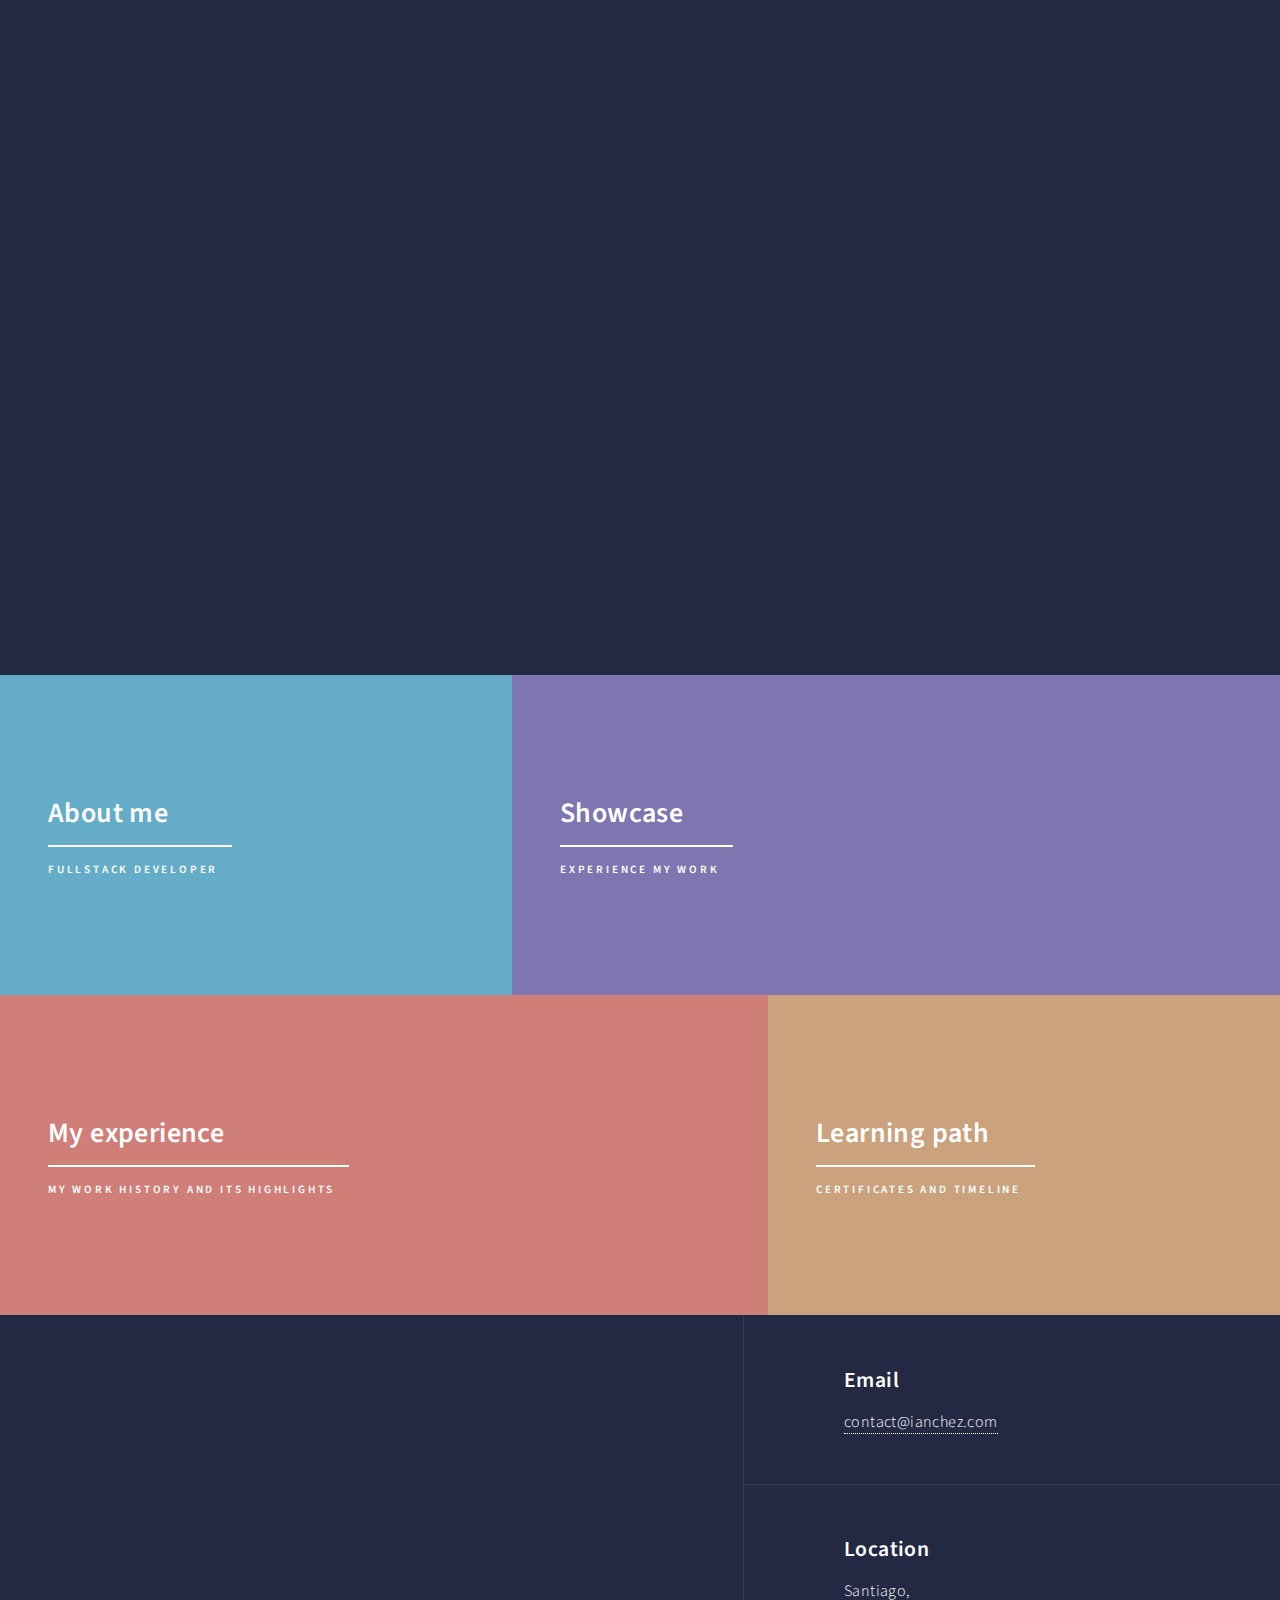
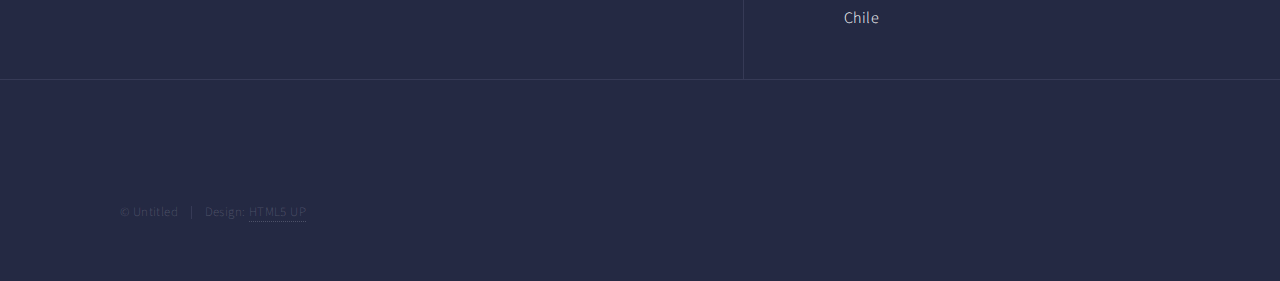
==== index.html @ be716085 "Rename generic to showcase" ====
<!DOCTYPE HTML>
<html>
	<head>
		<title>Sebastián Sánchez | Portfolio</title>
		<meta charset="utf-8" />
		<meta name="viewport" content="width=device-width, initial-scale=1, user-scalable=no" />
		<link rel="stylesheet" href="assets/css/main.css" />
		<noscript><link rel="stylesheet" href="assets/css/noscript.css" /></noscript>
	</head>
	<body class="is-preload">

		<!-- Wrapper -->
			<div id="wrapper">

				<!-- Header -->
					<header id="header" class="alt">
						<a href="index.html" class="logo"><strong>IANCHEZ</strong> <span>Portfolio</span></a>
						<a href="https://github.com/ianchez" class="icon brands fa-github"><span class="label">Github</span></a>
						<a href="https://www.linkedin.com/in/sebastian-sanchez-ianchez/?locale=en_US" class="icon brands fa-linkedin"><span class="label">LinkedIn</span></a>
						<a href="https://soundcloud.com/ianchez" class="icon brands fa-soundcloud"><span class="label">Soundcloud</span></a>
						<a href="https://ianchez.notion.site/Sebastian-Sanchez-Pe-a-beffebdcf4414be28128e2dfdd5cb7c4" class="icon cv"><i class="fas fa-user-tie"></i><span>cv</span></a>
						<nav>
							<a href="#menu">Menu</a>
						</nav>
					</header>

				<!-- Menu -->
					<nav id="menu">
						<ul class="links">
							<li><a href="index.html">Home</a></li>
							<li><a href="about_me.html">About me</a></li>
							<li><a href="showcase.html">Showcase</a></li>
							<li><a href="elements.html">Learning path</a></li>
						</ul>
						<ul class="actions stacked">
							<li><a href="#" class="button primary fit">Get Started</a></li>
							<!-- <li><a href="#" class="button fit">Log In</a></li> -->
						</ul>
					</nav>

				<!-- Banner -->
					<section id="banner" class="major">
						<div class="inner">
							<header class="major">
								<h1>Hi, my name is Sebastián Sánchez</h1>
							</header>
							<div class="content">
								<p>
									I'm a FullStack Developer<br />
									welcome to my Portfolio<br />
									a showcase of my projects and abilities
								</p>
								<ul class="actions">
									<li><a href="#one" class="button next scrolly">Get Started</a></li>
								</ul>
							</div>
						</div>
					</section>

				<!-- Main -->
					<div id="main">

						<!-- One -->
							<section id="one" class="tiles">
								<article>
									<span class="image">
										<img src="images/pic01.jpg" alt="" />
									</span>
									<header class="major">
										<h3><a href="about_me.html" class="link">About me</a></h3>
										<p>FullStack Developer</p>
										<!-- <p>Music Producer | DJ</p> -->
									</header>
								</article>
								<article>
									<span class="image">
										<img src="images/pic02.jpg" alt="" />
									</span>
									<header class="major">
										<h3><a href="about_me.html" class="link">Showcase</a></h3>
										<p>Experience my work</p>
									</header>
								</article>
								<article>
									<span class="image">
										<img src="images/pic03.jpg" alt="" />
									</span>
									<header class="major">
										<h3><a href="about_me.html" class="link">My experience</a></h3>
										<p>My work history and its highlights</p>
									</header>
								</article>
								<article>
									<span class="image">
										<img src="images/pic04.jpg" alt="" />
									</span>
									<header class="major">
										<h3><a href="about_me.html" class="link">Learning path</a></h3>
										<p>Certificates and timeline</p>
									</header>
								</article>
								<!-- <article>
									<span class="image">
										<img src="images/pic05.jpg" alt="" />
									</span>
									<header class="major">
										<h3><a href="about_me.html" class="link">Consequat</a></h3>
										<p>Ipsum dolor sit amet</p>
									</header>
								</article> -->
								<!-- <article>
									<span class="image">
										<img src="images/pic06.jpg" alt="" />
									</span>
									<header class="major">
										<h3><a href="about_me.html" class="link">Etiam</a></h3>
										<p>Feugiat amet tempus</p>
									</header>
								</article> -->
							</section>

						<!-- Two -->
							<!-- <section id="two">
								<div class="inner">
									<header class="major">
										<h2>Massa libero</h2>
									</header>
									<p>Nullam et orci eu lorem consequat tincidunt vivamus et sagittis libero. Mauris aliquet magna magna sed nunc rhoncus pharetra. Pellentesque condimentum sem. In efficitur ligula tate urna. Maecenas laoreet massa vel lacinia pellentesque lorem ipsum dolor. Nullam et orci eu lorem consequat tincidunt. Vivamus et sagittis libero. Mauris aliquet magna magna sed nunc rhoncus amet pharetra et feugiat tempus.</p>
									<ul class="actions">
										<li><a href="about_me.html" class="button next">Get Started</a></li>
									</ul>
								</div>
							</section> -->

					</div>

				<!-- Contact -->
					<section id="contact">
						<div class="inner">
							<section>
								<!--  <form method="post" action="#">
									<div class="fields">
										<div class="field half">
											<label for="name">Name</label>
											<input type="text" name="name" id="name" />
										</div>
										<div class="field half">
											<label for="email">Email</label>
											<input type="text" name="email" id="email" />
										</div>
										<div class="field">
											<label for="message">Message</label>
											<textarea name="message" id="message" rows="6"></textarea>
										</div>
									</div>
									<ul class="actions">
										<li><input type="submit" value="Send Message" class="primary" /></li>
										<li><input type="reset" value="Clear" /></li>
									</ul>
								</form> -->
							</section>
							<section class="split">
								<section>
									<div class="contact-method">
										<span class="icon solid alt fa-envelope"></span>
										<h3>Email</h3>
										<a href="#">contact@ianchez.com</a>
									</div>
								</section>
								<section>
									<div class="contact-method">
										<span class="icon solid alt fa-home"></span>
										<h3>Location</h3>
										<span>
											Santiago,<br />
											Chile<br />
										</span>
									</div>
								</section>
							</section>
						</div>
					</section>

				<!-- Footer -->
					<footer id="footer">
						<div class="inner">
							<ul class="icons">
								<!-- <li><a href="#" class="icon brands alt fa-twitter"><span class="label">Twitter</span></a></li> -->
								<!-- <li><a href="#" class="icon brands alt fa-facebook-f"><span class="label">Facebook</span></a></li> -->
								<!-- <li><a href="#" class="icon brands alt fa-instagram"><span class="label">Instagram</span></a></li> -->
								<li><a href="https://github.com/ianchez" class="icon brands alt fa-github"><span class="label">GitHub</span></a></li>
								<li><a href="https://www.linkedin.com/in/sebastian-sanchez-ianchez/?locale=en_US" class="icon brands alt fa-linkedin-in"><span class="label">LinkedIn</span></a></li>
								<li><a href="https://soundcloud.com/ianchez" class="icon brands alt fa-soundcloud"><span class="label">Soundcloud</span></a></li>
							</ul>
							<ul class="copyright">
								<li>&copy; Untitled</li><li>Design: <a href="https://html5up.net">HTML5 UP</a></li>
							</ul>
						</div>
					</footer>

			</div>

		<!-- Scripts -->
			<script src="assets/js/jquery.min.js"></script>
			<script src="assets/js/jquery.scrolly.min.js"></script>
			<script src="assets/js/jquery.scrollex.min.js"></script>
			<script src="assets/js/browser.min.js"></script>
			<script src="assets/js/breakpoints.min.js"></script>
			<script src="assets/js/util.js"></script>
			<script src="assets/js/main.js"></script>

	</body>
</html>
---- assets/css/main.css ----
@import url(fontawesome-all.min.css);
@import url("https://fonts.googleapis.com/css?family=Source+Sans+Pro:300,300italic,600,600italic");

/*
	Forty by HTML5 UP
	html5up.net | @ajlkn
	Free for personal and commercial use under the CCA 3.0 license (html5up.net/license)
*/

html, body, div, span, applet, object,
iframe, h1, h2, h3, h4, h5, h6, p, blockquote,
pre, a, abbr, acronym, address, big, cite,
code, del, dfn, em, img, ins, kbd, q, s, samp,
small, strike, strong, sub, sup, tt, var, b,
u, i, center, dl, dt, dd, ol, ul, li, fieldset,
form, label, legend, table, caption, tbody,
tfoot, thead, tr, th, td, article, aside,
canvas, details, embed, figure, figcaption,
footer, header, hgroup, menu, nav, output, ruby,
section, summary, time, mark, audio, video {
	margin: 0;
	padding: 0;
	border: 0;
	font-size: 100%;
	font: inherit;
	vertical-align: baseline;
}

article, aside, details, figcaption, figure,
footer, header, hgroup, menu, nav, section {
	display: block;}

body {
	line-height: 1;
}

ol, ul {
	list-style: none;
}

blockquote, q {
	quotes: none;
}

	blockquote:before, blockquote:after, q:before, q:after {
		content: '';
		content: none;
	}

table {
	border-collapse: collapse;
	border-spacing: 0;
}

body {
	-webkit-text-size-adjust: none;
}

mark {
	background-color: transparent;
	color: inherit;
}

input::-moz-focus-inner {
	border: 0;
	padding: 0;
}

input, select, textarea {
	-moz-appearance: none;
	-webkit-appearance: none;
	-ms-appearance: none;
	appearance: none;
}

/* Basic */

	@-ms-viewport {
		width: device-width;
	}

	body {
		-ms-overflow-style: scrollbar;
	}

	@media screen and (max-width: 480px) {

		html, body {
			min-width: 320px;
		}

	}

	html {
		box-sizing: border-box;
	}

	*, *:before, *:after {
		box-sizing: inherit;
	}

	body {
		background: #242943;
	}

		body.is-preload *, body.is-preload *:before, body.is-preload *:after {
			-moz-animation: none !important;
			-webkit-animation: none !important;
			-ms-animation: none !important;
			animation: none !important;
			-moz-transition: none !important;
			-webkit-transition: none !important;
			-ms-transition: none !important;
			transition: none !important;
		}

/* Type */

	body, input, select, textarea {
		color: #ffffff;
		font-family: "Source Sans Pro", Helvetica, sans-serif;
		font-size: 17pt;
		font-weight: 300;
		letter-spacing: 0.025em;
		line-height: 1.65;
	}

		@media screen and (max-width: 1680px) {

			body, input, select, textarea {
				font-size: 14pt;
			}

		}

		@media screen and (max-width: 1280px) {

			body, input, select, textarea {
				font-size: 12pt;
			}

		}

		@media screen and (max-width: 360px) {

			body, input, select, textarea {
				font-size: 11pt;
			}

		}

	a {
		-moz-transition: color 0.2s ease-in-out, border-bottom-color 0.2s ease-in-out;
		-webkit-transition: color 0.2s ease-in-out, border-bottom-color 0.2s ease-in-out;
		-ms-transition: color 0.2s ease-in-out, border-bottom-color 0.2s ease-in-out;
		transition: color 0.2s ease-in-out, border-bottom-color 0.2s ease-in-out;
		border-bottom: dotted 1px;
		color: inherit;
		text-decoration: none;
	}

		a:hover {
			border-bottom-color: transparent;
			color: #9bf1ff !important;
		}

		a:active {
			color: #53e3fb !important;
		}

	strong, b {
		color: #ffffff;
		font-weight: 600;
	}

	em, i {
		font-style: italic;
	}

	p {
		margin: 0 0 2em 0;
	}

	h1, h2, h3, h4, h5, h6 {
		color: #ffffff;
		font-weight: 600;
		line-height: 1.65;
		margin: 0 0 1em 0;
	}

		h1 a, h2 a, h3 a, h4 a, h5 a, h6 a {
			color: inherit;
			border-bottom: 0;
		}

	h1 {
		font-size: 2.5em;
	}

	h2 {
		font-size: 1.75em;
	}

	h3 {
		font-size: 1.35em;
	}

	h4 {
		font-size: 1.1em;
	}

	h5 {
		font-size: 0.9em;
	}

	h6 {
		font-size: 0.7em;
	}

	@media screen and (max-width: 736px) {

		h1 {
			font-size: 2em;
		}

		h2 {
			font-size: 1.5em;
		}

		h3 {
			font-size: 1.25em;
		}

	}

	sub {
		font-size: 0.8em;
		position: relative;
		top: 0.5em;
	}

	sup {
		font-size: 0.8em;
		position: relative;
		top: -0.5em;
	}

	blockquote {
		border-left: solid 4px rgba(212, 212, 255, 0.1);
		font-style: italic;
		margin: 0 0 2em 0;
		padding: 0.5em 0 0.5em 2em;
	}

	code {
		background: rgba(212, 212, 255, 0.035);
		font-family: "Courier New", monospace;
		font-size: 0.9em;
		margin: 0 0.25em;
		padding: 0.25em 0.65em;
	}

	pre {
		-webkit-overflow-scrolling: touch;
		font-family: "Courier New", monospace;
		font-size: 0.9em;
		margin: 0 0 2em 0;
	}

		pre code {
			display: block;
			line-height: 1.75;
			padding: 1em 1.5em;
			overflow-x: auto;
		}

	hr {
		border: 0;
		border-bottom: solid 1px rgba(212, 212, 255, 0.1);
		margin: 2em 0;
	}

		hr.major {
			margin: 3em 0;
		}

	.align-left {
		text-align: left;
	}

	.align-center {
		text-align: center;
	}

	.align-right {
		text-align: right;
	}

/* Row */

	.row {
		display: flex;
		flex-wrap: wrap;
		box-sizing: border-box;
		align-items: stretch;
	}

		.row > * {
			box-sizing: border-box;
		}

		.row.gtr-uniform > * > :last-child {
			margin-bottom: 0;
		}

		.row.aln-left {
			justify-content: flex-start;
		}

		.row.aln-center {
			justify-content: center;
		}

		.row.aln-right {
			justify-content: flex-end;
		}

		.row.aln-top {
			align-items: flex-start;
		}

		.row.aln-middle {
			align-items: center;
		}

		.row.aln-bottom {
			align-items: flex-end;
		}

		.row > .imp {
			order: -1;
		}

		.row > .col-1 {
			width: 8.33333%;
		}

		.row > .off-1 {
			margin-left: 8.33333%;
		}

		.row > .col-2 {
			width: 16.66667%;
		}

		.row > .off-2 {
			margin-left: 16.66667%;
		}

		.row > .col-3 {
			width: 25%;
		}

		.row > .off-3 {
			margin-left: 25%;
		}

		.row > .col-4 {
			width: 33.33333%;
		}

		.row > .off-4 {
			margin-left: 33.33333%;
		}

		.row > .col-5 {
			width: 41.66667%;
		}

		.row > .off-5 {
			margin-left: 41.66667%;
		}

		.row > .col-6 {
			width: 50%;
		}

		.row > .off-6 {
			margin-left: 50%;
		}

		.row > .col-7 {
			width: 58.33333%;
		}

		.row > .off-7 {
			margin-left: 58.33333%;
		}

		.row > .col-8 {
			width: 66.66667%;
		}

		.row > .off-8 {
			margin-left: 66.66667%;
		}

		.row > .col-9 {
			width: 75%;
		}

		.row > .off-9 {
			margin-left: 75%;
		}

		.row > .col-10 {
			width: 83.33333%;
		}

		.row > .off-10 {
			margin-left: 83.33333%;
		}

		.row > .col-11 {
			width: 91.66667%;
		}

		.row > .off-11 {
			margin-left: 91.66667%;
		}

		.row > .col-12 {
			width: 100%;
		}

		.row > .off-12 {
			margin-left: 100%;
		}

		.row.gtr-0 {
			margin-top: 0;
			margin-left: 0em;
		}

			.row.gtr-0 > * {
				padding: 0 0 0 0em;
			}

			.row.gtr-0.gtr-uniform {
				margin-top: 0em;
			}

				.row.gtr-0.gtr-uniform > * {
					padding-top: 0em;
				}

		.row.gtr-25 {
			margin-top: 0;
			margin-left: -0.5em;
		}

			.row.gtr-25 > * {
				padding: 0 0 0 0.5em;
			}

			.row.gtr-25.gtr-uniform {
				margin-top: -0.5em;
			}

				.row.gtr-25.gtr-uniform > * {
					padding-top: 0.5em;
				}

		.row.gtr-50 {
			margin-top: 0;
			margin-left: -1em;
		}

			.row.gtr-50 > * {
				padding: 0 0 0 1em;
			}

			.row.gtr-50.gtr-uniform {
				margin-top: -1em;
			}

				.row.gtr-50.gtr-uniform > * {
					padding-top: 1em;
				}

		.row {
			margin-top: 0;
			margin-left: -2em;
		}

			.row > * {
				padding: 0 0 0 2em;
			}

			.row.gtr-uniform {
				margin-top: -2em;
			}

				.row.gtr-uniform > * {
					padding-top: 2em;
				}

		.row.gtr-150 {
			margin-top: 0;
			margin-left: -3em;
		}

			.row.gtr-150 > * {
				padding: 0 0 0 3em;
			}

			.row.gtr-150.gtr-uniform {
				margin-top: -3em;
			}

				.row.gtr-150.gtr-uniform > * {
					padding-top: 3em;
				}

		.row.gtr-200 {
			margin-top: 0;
			margin-left: -4em;
		}

			.row.gtr-200 > * {
				padding: 0 0 0 4em;
			}

			.row.gtr-200.gtr-uniform {
				margin-top: -4em;
			}

				.row.gtr-200.gtr-uniform > * {
					padding-top: 4em;
				}

		@media screen and (max-width: 1680px) {

			.row {
				display: flex;
				flex-wrap: wrap;
				box-sizing: border-box;
				align-items: stretch;
			}

				.row > * {
					box-sizing: border-box;
				}

				.row.gtr-uniform > * > :last-child {
					margin-bottom: 0;
				}

				.row.aln-left {
					justify-content: flex-start;
				}

				.row.aln-center {
					justify-content: center;
				}

				.row.aln-right {
					justify-content: flex-end;
				}

				.row.aln-top {
					align-items: flex-start;
				}

				.row.aln-middle {
					align-items: center;
				}

				.row.aln-bottom {
					align-items: flex-end;
				}

				.row > .imp-xlarge {
					order: -1;
				}

				.row > .col-1-xlarge {
					width: 8.33333%;
				}

				.row > .off-1-xlarge {
					margin-left: 8.33333%;
				}

				.row > .col-2-xlarge {
					width: 16.66667%;
				}

				.row > .off-2-xlarge {
					margin-left: 16.66667%;
				}

				.row > .col-3-xlarge {
					width: 25%;
				}

				.row > .off-3-xlarge {
					margin-left: 25%;
				}

				.row > .col-4-xlarge {
					width: 33.33333%;
				}

				.row > .off-4-xlarge {
					margin-left: 33.33333%;
				}

				.row > .col-5-xlarge {
					width: 41.66667%;
				}

				.row > .off-5-xlarge {
					margin-left: 41.66667%;
				}

				.row > .col-6-xlarge {
					width: 50%;
				}

				.row > .off-6-xlarge {
					margin-left: 50%;
				}

				.row > .col-7-xlarge {
					width: 58.33333%;
				}

				.row > .off-7-xlarge {
					margin-left: 58.33333%;
				}

				.row > .col-8-xlarge {
					width: 66.66667%;
				}

				.row > .off-8-xlarge {
					margin-left: 66.66667%;
				}

				.row > .col-9-xlarge {
					width: 75%;
				}

				.row > .off-9-xlarge {
					margin-left: 75%;
				}

				.row > .col-10-xlarge {
					width: 83.33333%;
				}

				.row > .off-10-xlarge {
					margin-left: 83.33333%;
				}

				.row > .col-11-xlarge {
					width: 91.66667%;
				}

				.row > .off-11-xlarge {
					margin-left: 91.66667%;
				}

				.row > .col-12-xlarge {
					width: 100%;
				}

				.row > .off-12-xlarge {
					margin-left: 100%;
				}

				.row.gtr-0 {
					margin-top: 0;
					margin-left: 0em;
				}

					.row.gtr-0 > * {
						padding: 0 0 0 0em;
					}

					.row.gtr-0.gtr-uniform {
						margin-top: 0em;
					}

						.row.gtr-0.gtr-uniform > * {
							padding-top: 0em;
						}

				.row.gtr-25 {
					margin-top: 0;
					margin-left: -0.5em;
				}

					.row.gtr-25 > * {
						padding: 0 0 0 0.5em;
					}

					.row.gtr-25.gtr-uniform {
						margin-top: -0.5em;
					}

						.row.gtr-25.gtr-uniform > * {
							padding-top: 0.5em;
						}

				.row.gtr-50 {
					margin-top: 0;
					margin-left: -1em;
				}

					.row.gtr-50 > * {
						padding: 0 0 0 1em;
					}

					.row.gtr-50.gtr-uniform {
						margin-top: -1em;
					}

						.row.gtr-50.gtr-uniform > * {
							padding-top: 1em;
						}

				.row {
					margin-top: 0;
					margin-left: -2em;
				}

					.row > * {
						padding: 0 0 0 2em;
					}

					.row.gtr-uniform {
						margin-top: -2em;
					}

						.row.gtr-uniform > * {
							padding-top: 2em;
						}

				.row.gtr-150 {
					margin-top: 0;
					margin-left: -3em;
				}

					.row.gtr-150 > * {
						padding: 0 0 0 3em;
					}

					.row.gtr-150.gtr-uniform {
						margin-top: -3em;
					}

						.row.gtr-150.gtr-uniform > * {
							padding-top: 3em;
						}

				.row.gtr-200 {
					margin-top: 0;
					margin-left: -4em;
				}

					.row.gtr-200 > * {
						padding: 0 0 0 4em;
					}

					.row.gtr-200.gtr-uniform {
						margin-top: -4em;
					}

						.row.gtr-200.gtr-uniform > * {
							padding-top: 4em;
						}

		}

		@media screen and (max-width: 1280px) {

			.row {
				display: flex;
				flex-wrap: wrap;
				box-sizing: border-box;
				align-items: stretch;
			}

				.row > * {
					box-sizing: border-box;
				}

				.row.gtr-uniform > * > :last-child {
					margin-bottom: 0;
				}

				.row.aln-left {
					justify-content: flex-start;
				}

				.row.aln-center {
					justify-content: center;
				}

				.row.aln-right {
					justify-content: flex-end;
				}

				.row.aln-top {
					align-items: flex-start;
				}

				.row.aln-middle {
					align-items: center;
				}

				.row.aln-bottom {
					align-items: flex-end;
				}

				.row > .imp-large {
					order: -1;
				}

				.row > .col-1-large {
					width: 8.33333%;
				}

				.row > .off-1-large {
					margin-left: 8.33333%;
				}

				.row > .col-2-large {
					width: 16.66667%;
				}

				.row > .off-2-large {
					margin-left: 16.66667%;
				}

				.row > .col-3-large {
					width: 25%;
				}

				.row > .off-3-large {
					margin-left: 25%;
				}

				.row > .col-4-large {
					width: 33.33333%;
				}

				.row > .off-4-large {
					margin-left: 33.33333%;
				}

				.row > .col-5-large {
					width: 41.66667%;
				}

				.row > .off-5-large {
					margin-left: 41.66667%;
				}

				.row > .col-6-large {
					width: 50%;
				}

				.row > .off-6-large {
					margin-left: 50%;
				}

				.row > .col-7-large {
					width: 58.33333%;
				}

				.row > .off-7-large {
					margin-left: 58.33333%;
				}

				.row > .col-8-large {
					width: 66.66667%;
				}

				.row > .off-8-large {
					margin-left: 66.66667%;
				}

				.row > .col-9-large {
					width: 75%;
				}

				.row > .off-9-large {
					margin-left: 75%;
				}

				.row > .col-10-large {
					width: 83.33333%;
				}

				.row > .off-10-large {
					margin-left: 83.33333%;
				}

				.row > .col-11-large {
					width: 91.66667%;
				}

				.row > .off-11-large {
					margin-left: 91.66667%;
				}

				.row > .col-12-large {
					width: 100%;
				}

				.row > .off-12-large {
					margin-left: 100%;
				}

				.row.gtr-0 {
					margin-top: 0;
					margin-left: 0em;
				}

					.row.gtr-0 > * {
						padding: 0 0 0 0em;
					}

					.row.gtr-0.gtr-uniform {
						margin-top: 0em;
					}

						.row.gtr-0.gtr-uniform > * {
							padding-top: 0em;
						}

				.row.gtr-25 {
					margin-top: 0;
					margin-left: -0.375em;
				}

					.row.gtr-25 > * {
						padding: 0 0 0 0.375em;
					}

					.row.gtr-25.gtr-uniform {
						margin-top: -0.375em;
					}

						.row.gtr-25.gtr-uniform > * {
							padding-top: 0.375em;
						}

				.row.gtr-50 {
					margin-top: 0;
					margin-left: -0.75em;
				}

					.row.gtr-50 > * {
						padding: 0 0 0 0.75em;
					}

					.row.gtr-50.gtr-uniform {
						margin-top: -0.75em;
					}

						.row.gtr-50.gtr-uniform > * {
							padding-top: 0.75em;
						}

				.row {
					margin-top: 0;
					margin-left: -1.5em;
				}

					.row > * {
						padding: 0 0 0 1.5em;
					}

					.row.gtr-uniform {
						margin-top: -1.5em;
					}

						.row.gtr-uniform > * {
							padding-top: 1.5em;
						}

				.row.gtr-150 {
					margin-top: 0;
					margin-left: -2.25em;
				}

					.row.gtr-150 > * {
						padding: 0 0 0 2.25em;
					}

					.row.gtr-150.gtr-uniform {
						margin-top: -2.25em;
					}

						.row.gtr-150.gtr-uniform > * {
							padding-top: 2.25em;
						}

				.row.gtr-200 {
					margin-top: 0;
					margin-left: -3em;
				}

					.row.gtr-200 > * {
						padding: 0 0 0 3em;
					}

					.row.gtr-200.gtr-uniform {
						margin-top: -3em;
					}

						.row.gtr-200.gtr-uniform > * {
							padding-top: 3em;
						}

		}

		@media screen and (max-width: 980px) {

			.row {
				display: flex;
				flex-wrap: wrap;
				box-sizing: border-box;
				align-items: stretch;
			}

				.row > * {
					box-sizing: border-box;
				}

				.row.gtr-uniform > * > :last-child {
					margin-bottom: 0;
				}

				.row.aln-left {
					justify-content: flex-start;
				}

				.row.aln-center {
					justify-content: center;
				}

				.row.aln-right {
					justify-content: flex-end;
				}

				.row.aln-top {
					align-items: flex-start;
				}

				.row.aln-middle {
					align-items: center;
				}

				.row.aln-bottom {
					align-items: flex-end;
				}

				.row > .imp-medium {
					order: -1;
				}

				.row > .col-1-medium {
					width: 8.33333%;
				}

				.row > .off-1-medium {
					margin-left: 8.33333%;
				}

				.row > .col-2-medium {
					width: 16.66667%;
				}

				.row > .off-2-medium {
					margin-left: 16.66667%;
				}

				.row > .col-3-medium {
					width: 25%;
				}

				.row > .off-3-medium {
					margin-left: 25%;
				}

				.row > .col-4-medium {
					width: 33.33333%;
				}

				.row > .off-4-medium {
					margin-left: 33.33333%;
				}

				.row > .col-5-medium {
					width: 41.66667%;
				}

				.row > .off-5-medium {
					margin-left: 41.66667%;
				}

				.row > .col-6-medium {
					width: 50%;
				}

				.row > .off-6-medium {
					margin-left: 50%;
				}

				.row > .col-7-medium {
					width: 58.33333%;
				}

				.row > .off-7-medium {
					margin-left: 58.33333%;
				}

				.row > .col-8-medium {
					width: 66.66667%;
				}

				.row > .off-8-medium {
					margin-left: 66.66667%;
				}

				.row > .col-9-medium {
					width: 75%;
				}

				.row > .off-9-medium {
					margin-left: 75%;
				}

				.row > .col-10-medium {
					width: 83.33333%;
				}

				.row > .off-10-medium {
					margin-left: 83.33333%;
				}

				.row > .col-11-medium {
					width: 91.66667%;
				}

				.row > .off-11-medium {
					margin-left: 91.66667%;
				}

				.row > .col-12-medium {
					width: 100%;
				}

				.row > .off-12-medium {
					margin-left: 100%;
				}

				.row.gtr-0 {
					margin-top: 0;
					margin-left: 0em;
				}

					.row.gtr-0 > * {
						padding: 0 0 0 0em;
					}

					.row.gtr-0.gtr-uniform {
						margin-top: 0em;
					}

						.row.gtr-0.gtr-uniform > * {
							padding-top: 0em;
						}

				.row.gtr-25 {
					margin-top: 0;
					margin-left: -0.375em;
				}

					.row.gtr-25 > * {
						padding: 0 0 0 0.375em;
					}

					.row.gtr-25.gtr-uniform {
						margin-top: -0.375em;
					}

						.row.gtr-25.gtr-uniform > * {
							padding-top: 0.375em;
						}

				.row.gtr-50 {
					margin-top: 0;
					margin-left: -0.75em;
				}

					.row.gtr-50 > * {
						padding: 0 0 0 0.75em;
					}

					.row.gtr-50.gtr-uniform {
						margin-top: -0.75em;
					}

						.row.gtr-50.gtr-uniform > * {
							padding-top: 0.75em;
						}

				.row {
					margin-top: 0;
					margin-left: -1.5em;
				}

					.row > * {
						padding: 0 0 0 1.5em;
					}

					.row.gtr-uniform {
						margin-top: -1.5em;
					}

						.row.gtr-uniform > * {
							padding-top: 1.5em;
						}

				.row.gtr-150 {
					margin-top: 0;
					margin-left: -2.25em;
				}

					.row.gtr-150 > * {
						padding: 0 0 0 2.25em;
					}

					.row.gtr-150.gtr-uniform {
						margin-top: -2.25em;
					}

						.row.gtr-150.gtr-uniform > * {
							padding-top: 2.25em;
						}

				.row.gtr-200 {
					margin-top: 0;
					margin-left: -3em;
				}

					.row.gtr-200 > * {
						padding: 0 0 0 3em;
					}

					.row.gtr-200.gtr-uniform {
						margin-top: -3em;
					}

						.row.gtr-200.gtr-uniform > * {
							padding-top: 3em;
						}

		}

		@media screen and (max-width: 736px) {

			.row {
				display: flex;
				flex-wrap: wrap;
				box-sizing: border-box;
				align-items: stretch;
			}

				.row > * {
					box-sizing: border-box;
				}

				.row.gtr-uniform > * > :last-child {
					margin-bottom: 0;
				}

				.row.aln-left {
					justify-content: flex-start;
				}

				.row.aln-center {
					justify-content: center;
				}

				.row.aln-right {
					justify-content: flex-end;
				}

				.row.aln-top {
					align-items: flex-start;
				}

				.row.aln-middle {
					align-items: center;
				}

				.row.aln-bottom {
					align-items: flex-end;
				}

				.row > .imp-small {
					order: -1;
				}

				.row > .col-1-small {
					width: 8.33333%;
				}

				.row > .off-1-small {
					margin-left: 8.33333%;
				}

				.row > .col-2-small {
					width: 16.66667%;
				}

				.row > .off-2-small {
					margin-left: 16.66667%;
				}

				.row > .col-3-small {
					width: 25%;
				}

				.row > .off-3-small {
					margin-left: 25%;
				}

				.row > .col-4-small {
					width: 33.33333%;
				}

				.row > .off-4-small {
					margin-left: 33.33333%;
				}

				.row > .col-5-small {
					width: 41.66667%;
				}

				.row > .off-5-small {
					margin-left: 41.66667%;
				}

				.row > .col-6-small {
					width: 50%;
				}

				.row > .off-6-small {
					margin-left: 50%;
				}

				.row > .col-7-small {
					width: 58.33333%;
				}

				.row > .off-7-small {
					margin-left: 58.33333%;
				}

				.row > .col-8-small {
					width: 66.66667%;
				}

				.row > .off-8-small {
					margin-left: 66.66667%;
				}

				.row > .col-9-small {
					width: 75%;
				}

				.row > .off-9-small {
					margin-left: 75%;
				}

				.row > .col-10-small {
					width: 83.33333%;
				}

				.row > .off-10-small {
					margin-left: 83.33333%;
				}

				.row > .col-11-small {
					width: 91.66667%;
				}

				.row > .off-11-small {
					margin-left: 91.66667%;
				}

				.row > .col-12-small {
					width: 100%;
				}

				.row > .off-12-small {
					margin-left: 100%;
				}

				.row.gtr-0 {
					margin-top: 0;
					margin-left: 0em;
				}

					.row.gtr-0 > * {
						padding: 0 0 0 0em;
					}

					.row.gtr-0.gtr-uniform {
						margin-top: 0em;
					}

						.row.gtr-0.gtr-uniform > * {
							padding-top: 0em;
						}

				.row.gtr-25 {
					margin-top: 0;
					margin-left: -0.3125em;
				}

					.row.gtr-25 > * {
						padding: 0 0 0 0.3125em;
					}

					.row.gtr-25.gtr-uniform {
						margin-top: -0.3125em;
					}

						.row.gtr-25.gtr-uniform > * {
							padding-top: 0.3125em;
						}

				.row.gtr-50 {
					margin-top: 0;
					margin-left: -0.625em;
				}

					.row.gtr-50 > * {
						padding: 0 0 0 0.625em;
					}

					.row.gtr-50.gtr-uniform {
						margin-top: -0.625em;
					}

						.row.gtr-50.gtr-uniform > * {
							padding-top: 0.625em;
						}

				.row {
					margin-top: 0;
					margin-left: -1.25em;
				}

					.row > * {
						padding: 0 0 0 1.25em;
					}

					.row.gtr-uniform {
						margin-top: -1.25em;
					}

						.row.gtr-uniform > * {
							padding-top: 1.25em;
						}

				.row.gtr-150 {
					margin-top: 0;
					margin-left: -1.875em;
				}

					.row.gtr-150 > * {
						padding: 0 0 0 1.875em;
					}

					.row.gtr-150.gtr-uniform {
						margin-top: -1.875em;
					}

						.row.gtr-150.gtr-uniform > * {
							padding-top: 1.875em;
						}

				.row.gtr-200 {
					margin-top: 0;
					margin-left: -2.5em;
				}

					.row.gtr-200 > * {
						padding: 0 0 0 2.5em;
					}

					.row.gtr-200.gtr-uniform {
						margin-top: -2.5em;
					}

						.row.gtr-200.gtr-uniform > * {
							padding-top: 2.5em;
						}

		}

		@media screen and (max-width: 480px) {

			.row {
				display: flex;
				flex-wrap: wrap;
				box-sizing: border-box;
				align-items: stretch;
			}

				.row > * {
					box-sizing: border-box;
				}

				.row.gtr-uniform > * > :last-child {
					margin-bottom: 0;
				}

				.row.aln-left {
					justify-content: flex-start;
				}

				.row.aln-center {
					justify-content: center;
				}

				.row.aln-right {
					justify-content: flex-end;
				}

				.row.aln-top {
					align-items: flex-start;
				}

				.row.aln-middle {
					align-items: center;
				}

				.row.aln-bottom {
					align-items: flex-end;
				}

				.row > .imp-xsmall {
					order: -1;
				}

				.row > .col-1-xsmall {
					width: 8.33333%;
				}

				.row > .off-1-xsmall {
					margin-left: 8.33333%;
				}

				.row > .col-2-xsmall {
					width: 16.66667%;
				}

				.row > .off-2-xsmall {
					margin-left: 16.66667%;
				}

				.row > .col-3-xsmall {
					width: 25%;
				}

				.row > .off-3-xsmall {
					margin-left: 25%;
				}

				.row > .col-4-xsmall {
					width: 33.33333%;
				}

				.row > .off-4-xsmall {
					margin-left: 33.33333%;
				}

				.row > .col-5-xsmall {
					width: 41.66667%;
				}

				.row > .off-5-xsmall {
					margin-left: 41.66667%;
				}

				.row > .col-6-xsmall {
					width: 50%;
				}

				.row > .off-6-xsmall {
					margin-left: 50%;
				}

				.row > .col-7-xsmall {
					width: 58.33333%;
				}

				.row > .off-7-xsmall {
					margin-left: 58.33333%;
				}

				.row > .col-8-xsmall {
					width: 66.66667%;
				}

				.row > .off-8-xsmall {
					margin-left: 66.66667%;
				}

				.row > .col-9-xsmall {
					width: 75%;
				}

				.row > .off-9-xsmall {
					margin-left: 75%;
				}

				.row > .col-10-xsmall {
					width: 83.33333%;
				}

				.row > .off-10-xsmall {
					margin-left: 83.33333%;
				}

				.row > .col-11-xsmall {
					width: 91.66667%;
				}

				.row > .off-11-xsmall {
					margin-left: 91.66667%;
				}

				.row > .col-12-xsmall {
					width: 100%;
				}

				.row > .off-12-xsmall {
					margin-left: 100%;
				}

				.row.gtr-0 {
					margin-top: 0;
					margin-left: 0em;
				}

					.row.gtr-0 > * {
						padding: 0 0 0 0em;
					}

					.row.gtr-0.gtr-uniform {
						margin-top: 0em;
					}

						.row.gtr-0.gtr-uniform > * {
							padding-top: 0em;
						}

				.row.gtr-25 {
					margin-top: 0;
					margin-left: -0.3125em;
				}

					.row.gtr-25 > * {
						padding: 0 0 0 0.3125em;
					}

					.row.gtr-25.gtr-uniform {
						margin-top: -0.3125em;
					}

						.row.gtr-25.gtr-uniform > * {
							padding-top: 0.3125em;
						}

				.row.gtr-50 {
					margin-top: 0;
					margin-left: -0.625em;
				}

					.row.gtr-50 > * {
						padding: 0 0 0 0.625em;
					}

					.row.gtr-50.gtr-uniform {
						margin-top: -0.625em;
					}

						.row.gtr-50.gtr-uniform > * {
							padding-top: 0.625em;
						}

				.row {
					margin-top: 0;
					margin-left: -1.25em;
				}

					.row > * {
						padding: 0 0 0 1.25em;
					}

					.row.gtr-uniform {
						margin-top: -1.25em;
					}

						.row.gtr-uniform > * {
							padding-top: 1.25em;
						}

				.row.gtr-150 {
					margin-top: 0;
					margin-left: -1.875em;
				}

					.row.gtr-150 > * {
						padding: 0 0 0 1.875em;
					}

					.row.gtr-150.gtr-uniform {
						margin-top: -1.875em;
					}

						.row.gtr-150.gtr-uniform > * {
							padding-top: 1.875em;
						}

				.row.gtr-200 {
					margin-top: 0;
					margin-left: -2.5em;
				}

					.row.gtr-200 > * {
						padding: 0 0 0 2.5em;
					}

					.row.gtr-200.gtr-uniform {
						margin-top: -2.5em;
					}

						.row.gtr-200.gtr-uniform > * {
							padding-top: 2.5em;
						}

		}

/* Section/Article */

	section.special, article.special {
		text-align: center;
	}

	header.major {
		width: -moz-max-content;
		width: -webkit-max-content;
		width: -ms-max-content;
		width: max-content;
		margin-bottom: 2em;
	}

		header.major > :first-child {
			margin-bottom: 0;
			width: calc(100% + 0.5em);
		}

			header.major > :first-child:after {
				content: '';
				background-color: #ffffff;
				display: block;
				height: 2px;
				margin: 0.325em 0 0.5em 0;
				width: 100%;
			}

		header.major > p {
			font-size: 0.7em;
			font-weight: 600;
			letter-spacing: 0.25em;
			margin-bottom: 0;
			text-transform: uppercase;
		}

		body.is-ie header.major > :first-child:after {
			max-width: 9em;
		}

		body.is-ie header.major > h1:after {
			max-width: 100% !important;
		}

	@media screen and (max-width: 736px) {

		header.major > p br {
			display: none;
		}

	}

/* Form */

	form {
		margin: 0 0 2em 0;
	}

		form > :last-child {
			margin-bottom: 0;
		}

		form > .fields {
			display: -moz-flex;
			display: -webkit-flex;
			display: -ms-flex;
			display: flex;
			-moz-flex-wrap: wrap;
			-webkit-flex-wrap: wrap;
			-ms-flex-wrap: wrap;
			flex-wrap: wrap;
			width: calc(100% + 3em);
			margin: -1.5em 0 2em -1.5em;
		}

			form > .fields > .field {
				-moz-flex-grow: 0;
				-webkit-flex-grow: 0;
				-ms-flex-grow: 0;
				flex-grow: 0;
				-moz-flex-shrink: 0;
				-webkit-flex-shrink: 0;
				-ms-flex-shrink: 0;
				flex-shrink: 0;
				padding: 1.5em 0 0 1.5em;
				width: calc(100% - 1.5em);
			}

				form > .fields > .field.half {
					width: calc(50% - 0.75em);
				}

				form > .fields > .field.third {
					width: calc(100%/3 - 0.5em);
				}

				form > .fields > .field.quarter {
					width: calc(25% - 0.375em);
				}

		@media screen and (max-width: 480px) {

			form > .fields {
				width: calc(100% + 3em);
				margin: -1.5em 0 2em -1.5em;
			}

				form > .fields > .field {
					padding: 1.5em 0 0 1.5em;
					width: calc(100% - 1.5em);
				}

					form > .fields > .field.half {
						width: calc(100% - 1.5em);
					}

					form > .fields > .field.third {
						width: calc(100% - 1.5em);
					}

					form > .fields > .field.quarter {
						width: calc(100% - 1.5em);
					}

		}

	label {
		color: #ffffff;
		display: block;
		font-size: 0.8em;
		font-weight: 600;
		letter-spacing: 0.25em;
		margin: 0 0 1em 0;
		text-transform: uppercase;
	}

	input[type="text"],
	input[type="password"],
	input[type="email"],
	input[type="tel"],
	input[type="search"],
	input[type="url"],
	select,
	textarea {
		-moz-appearance: none;
		-webkit-appearance: none;
		-ms-appearance: none;
		appearance: none;
		background: rgba(212, 212, 255, 0.035);
		border: none;
		border-radius: 0;
		color: inherit;
		display: block;
		outline: 0;
		padding: 0 1em;
		text-decoration: none;
		width: 100%;
	}

		input[type="text"]:invalid,
		input[type="password"]:invalid,
		input[type="email"]:invalid,
		input[type="tel"]:invalid,
		input[type="search"]:invalid,
		input[type="url"]:invalid,
		select:invalid,
		textarea:invalid {
			box-shadow: none;
		}

		input[type="text"]:focus,
		input[type="password"]:focus,
		input[type="email"]:focus,
		input[type="tel"]:focus,
		input[type="search"]:focus,
		input[type="url"]:focus,
		select:focus,
		textarea:focus {
			border-color: #9bf1ff;
			box-shadow: 0 0 0 2px #9bf1ff;
		}

	select {
		background-image: url("data:image/svg+xml;charset=utf8,%3Csvg xmlns='http://www.w3.org/2000/svg' width='40' height='40' preserveAspectRatio='none' viewBox='0 0 40 40'%3E%3Cpath d='M9.4,12.3l10.4,10.4l10.4-10.4c0.2-0.2,0.5-0.4,0.9-0.4c0.3,0,0.6,0.1,0.9,0.4l3.3,3.3c0.2,0.2,0.4,0.5,0.4,0.9 c0,0.4-0.1,0.6-0.4,0.9L20.7,31.9c-0.2,0.2-0.5,0.4-0.9,0.4c-0.3,0-0.6-0.1-0.9-0.4L4.3,17.3c-0.2-0.2-0.4-0.5-0.4-0.9 c0-0.4,0.1-0.6,0.4-0.9l3.3-3.3c0.2-0.2,0.5-0.4,0.9-0.4S9.1,12.1,9.4,12.3z' fill='rgba(212, 212, 255, 0.1)' /%3E%3C/svg%3E");
		background-size: 1.25rem;
		background-repeat: no-repeat;
		background-position: calc(100% - 1rem) center;
		height: 2.75em;
		padding-right: 2.75em;
		text-overflow: ellipsis;
	}

		select option {
			color: #ffffff;
			background: #242943;
		}

		select:focus::-ms-value {
			background-color: transparent;
		}

		select::-ms-expand {
			display: none;
		}

	input[type="text"],
	input[type="password"],
	input[type="email"],
	input[type="tel"],
	input[type="search"],
	input[type="url"],
	select {
		height: 2.75em;
	}

	textarea {
		padding: 0.75em 1em;
	}

	input[type="checkbox"],
	input[type="radio"] {
		-moz-appearance: none;
		-webkit-appearance: none;
		-ms-appearance: none;
		appearance: none;
		display: block;
		float: left;
		margin-right: -2em;
		opacity: 0;
		width: 1em;
		z-index: -1;
	}

		input[type="checkbox"] + label,
		input[type="radio"] + label {
			text-decoration: none;
			color: #ffffff;
			cursor: pointer;
			display: inline-block;
			font-weight: 300;
			padding-left: 2.65em;
			padding-right: 0.75em;
			position: relative;
		}

			input[type="checkbox"] + label:before,
			input[type="radio"] + label:before {
				-moz-osx-font-smoothing: grayscale;
				-webkit-font-smoothing: antialiased;
				display: inline-block;
				font-style: normal;
				font-variant: normal;
				text-rendering: auto;
				line-height: 1;
				text-transform: none !important;
				font-family: 'Font Awesome 5 Free';
				font-weight: 900;
			}

			input[type="checkbox"] + label:before,
			input[type="radio"] + label:before {
				background: rgba(212, 212, 255, 0.035);
				content: '';
				display: inline-block;
				font-size: 0.8em;
				height: 2.0625em;
				left: 0;
				letter-spacing: 0;
				line-height: 2.0625em;
				position: absolute;
				text-align: center;
				top: 0;
				width: 2.0625em;
			}

		input[type="checkbox"]:checked + label:before,
		input[type="radio"]:checked + label:before {
			background: #ffffff;
			border-color: #9bf1ff;
			content: '\f00c';
			color: #242943;
		}

		input[type="checkbox"]:focus + label:before,
		input[type="radio"]:focus + label:before {
			box-shadow: 0 0 0 2px #9bf1ff;
		}

	input[type="radio"] + label:before {
		border-radius: 100%;
	}

	::-webkit-input-placeholder {
		color: rgba(244, 244, 255, 0.2) !important;
		opacity: 1.0;
	}

	:-moz-placeholder {
		color: rgba(244, 244, 255, 0.2) !important;
		opacity: 1.0;
	}

	::-moz-placeholder {
		color: rgba(244, 244, 255, 0.2) !important;
		opacity: 1.0;
	}

	:-ms-input-placeholder {
		color: rgba(244, 244, 255, 0.2) !important;
		opacity: 1.0;
	}

/* Box */

	.box {
		border: solid 1px rgba(212, 212, 255, 0.1);
		margin-bottom: 2em;
		padding: 1.5em;
	}

		.box > :last-child,
		.box > :last-child > :last-child,
		.box > :last-child > :last-child > :last-child {
			margin-bottom: 0;
		}

		.box.alt {
			border: 0;
			border-radius: 0;
			padding: 0;
		}

/* Icon */

	.icon {
		text-decoration: none;
		border-bottom: none;
		position: relative;
	}

		.icon:before {
			-moz-osx-font-smoothing: grayscale;
			-webkit-font-smoothing: antialiased;
			display: inline-block;
			font-style: normal;
			font-variant: normal;
			text-rendering: auto;
			line-height: 1;
			text-transform: none !important;
			font-family: 'Font Awesome 5 Free';
			font-weight: 400;
		}

		.icon > .label {
			display: none;
		}

		.icon.cv {
			display: inline-block;
			font-size: 0.8em;
			height: inherit;
			line-height: inherit;
			letter-spacing: 0.2em;
		}

		.icon:before {
			line-height: inherit;
		}

		.icon.solid:before {
			font-weight: 900;
		}

		.icon.brands:before {
			font-family: 'Font Awesome 5 Brands';
		}

		.icon.alt:before {
			background-color: #ffffff;
			border-radius: 100%;
			color: #242943;
			display: inline-block;
			height: 2em;
			line-height: 2em;
			text-align: center;
			width: 2em;
		}

	a.icon.alt:before {
		-moz-transition: background-color 0.2s ease-in-out;
		-webkit-transition: background-color 0.2s ease-in-out;
		-ms-transition: background-color 0.2s ease-in-out;
		transition: background-color 0.2s ease-in-out;
	}

	a.icon.alt:hover:before {
		background-color: #6fc3df;
	}

	a.icon.alt:active:before {
		background-color: #37a6cb;
	}

/* Image */

	.image {
		border: 0;
		display: inline-block;
		position: relative;
	}

		.image img {
			display: block;
		}

		.image.left, .image.right {
			max-width: 30%;
		}

			.image.left img, .image.right img {
				width: 100%;
			}

		.image.left {
			float: left;
			margin: 0 1.5em 1.25em 0;
			top: 0.25em;
		}

		.image.right {
			float: right;
			margin: 0 0 1.25em 1.5em;
			top: 0.25em;
		}

		.image.fit {
			display: block;
			margin: 0 0 2em 0;
			width: 100%;
		}

			.image.fit img {
				width: 100%;
			}

		.image.main {
			display: block;
			margin: 2.5em 0;
			width: 100%;
		}

			.image.main img {
				width: 100%;
			}

			@media screen and (max-width: 736px) {

				.image.main {
					margin: 1.5em 0;
				}

			}

/* List */

	ol {
		list-style: decimal;
		margin: 0 0 2em 0;
		padding-left: 1.25em;
	}

		ol li {
			padding-left: 0.25em;
		}

	ul {
		list-style: disc;
		margin: 0 0 2em 0;
		padding-left: 1em;
	}

		ul li {
			padding-left: 0.5em;
		}

		ul.alt {
			list-style: none;
			padding-left: 0;
		}

			ul.alt li {
				border-top: solid 1px rgba(212, 212, 255, 0.1);
				padding: 0.5em 0;
			}

				ul.alt li:first-child {
					border-top: 0;
					padding-top: 0;
				}

	dl {
		margin: 0 0 2em 0;
	}

		dl dt {
			display: block;
			font-weight: 600;
			margin: 0 0 1em 0;
		}

		dl dd {
			margin-left: 2em;
		}

/* Actions */

	ul.actions {
		display: -moz-flex;
		display: -webkit-flex;
		display: -ms-flex;
		display: flex;
		cursor: default;
		list-style: none;
		margin-left: -1em;
		padding-left: 0;
	}

		ul.actions li {
			padding: 0 0 0 1em;
			vertical-align: middle;
		}

		ul.actions.special {
			-moz-justify-content: center;
			-webkit-justify-content: center;
			-ms-justify-content: center;
			justify-content: center;
			width: 100%;
			margin-left: 0;
		}

			ul.actions.special li:first-child {
				padding-left: 0;
			}

		ul.actions.stacked {
			-moz-flex-direction: column;
			-webkit-flex-direction: column;
			-ms-flex-direction: column;
			flex-direction: column;
			margin-left: 0;
		}

			ul.actions.stacked li {
				padding: 1.3em 0 0 0;
			}

				ul.actions.stacked li:first-child {
					padding-top: 0;
				}

		ul.actions.fit {
			width: calc(100% + 1em);
		}

			ul.actions.fit li {
				-moz-flex-grow: 1;
				-webkit-flex-grow: 1;
				-ms-flex-grow: 1;
				flex-grow: 1;
				-moz-flex-shrink: 1;
				-webkit-flex-shrink: 1;
				-ms-flex-shrink: 1;
				flex-shrink: 1;
				width: 100%;
			}

				ul.actions.fit li > * {
					width: 100%;
				}

			ul.actions.fit.stacked {
				width: 100%;
			}

/* Icons */

	ul.icons {
		cursor: default;
		list-style: none;
		padding-left: 0;
	}

		ul.icons li {
			display: inline-block;
			padding: 0 1em 0 0;
		}

			ul.icons li:last-child {
				padding-right: 0;
			}

		@media screen and (max-width: 736px) {

			ul.icons li {
				padding: 0 0.75em 0 0;
			}

		}

/* Pagination */

	ul.pagination {
		cursor: default;
		list-style: none;
		padding-left: 0;
	}

		ul.pagination li {
			display: inline-block;
			padding-left: 0;
			vertical-align: middle;
		}

			ul.pagination li > .page {
				-moz-transition: background-color 0.2s ease-in-out, color 0.2s ease-in-out;
				-webkit-transition: background-color 0.2s ease-in-out, color 0.2s ease-in-out;
				-ms-transition: background-color 0.2s ease-in-out, color 0.2s ease-in-out;
				transition: background-color 0.2s ease-in-out, color 0.2s ease-in-out;
				border-bottom: 0;
				display: inline-block;
				font-size: 0.8em;
				font-weight: 600;
				height: 1.5em;
				line-height: 1.5em;
				margin: 0 0.125em;
				min-width: 1.5em;
				padding: 0 0.5em;
				text-align: center;
			}

				ul.pagination li > .page.active {
					background-color: #ffffff;
					color: #242943;
				}

					ul.pagination li > .page.active:hover {
						background-color: #9bf1ff;
						color: #242943 !important;
					}

					ul.pagination li > .page.active:active {
						background-color: #53e3fb;
					}

			ul.pagination li:first-child {
				padding-right: 0.75em;
			}

			ul.pagination li:last-child {
				padding-left: 0.75em;
			}

		@media screen and (max-width: 480px) {

			ul.pagination li:nth-child(n+2):nth-last-child(n+2) {
				display: none;
			}

			ul.pagination li:first-child {
				padding-right: 0;
			}

		}

/* Table */

	.table-wrapper {
		-webkit-overflow-scrolling: touch;
		overflow-x: auto;
	}

	table {
		margin: 0 0 2em 0;
		width: 100%;
	}

		table tbody tr {
			border: solid 1px rgba(212, 212, 255, 0.1);
			border-left: 0;
			border-right: 0;
		}

			table tbody tr:nth-child(2n + 1) {
				background-color: rgba(212, 212, 255, 0.035);
			}

		table td {
			padding: 0.75em 0.75em;
		}

		table th {
			color: #ffffff;
			font-size: 0.9em;
			font-weight: 600;
			padding: 0 0.75em 0.75em 0.75em;
			text-align: left;
		}

		table thead {
			border-bottom: solid 2px rgba(212, 212, 255, 0.1);
		}

		table tfoot {
			border-top: solid 2px rgba(212, 212, 255, 0.1);
		}

		table.alt {
			border-collapse: separate;
		}

			table.alt tbody tr td {
				border: solid 1px rgba(212, 212, 255, 0.1);
				border-left-width: 0;
				border-top-width: 0;
			}

				table.alt tbody tr td:first-child {
					border-left-width: 1px;
				}

			table.alt tbody tr:first-child td {
				border-top-width: 1px;
			}

			table.alt thead {
				border-bottom: 0;
			}

			table.alt tfoot {
				border-top: 0;
			}

/* Button */

	input[type="submit"],
	input[type="reset"],
	input[type="button"],
	button,
	.button {
		-moz-appearance: none;
		-webkit-appearance: none;
		-ms-appearance: none;
		appearance: none;
		-moz-transition: background-color 0.2s ease-in-out, box-shadow 0.2s ease-in-out, color 0.2s ease-in-out;
		-webkit-transition: background-color 0.2s ease-in-out, box-shadow 0.2s ease-in-out, color 0.2s ease-in-out;
		-ms-transition: background-color 0.2s ease-in-out, box-shadow 0.2s ease-in-out, color 0.2s ease-in-out;
		transition: background-color 0.2s ease-in-out, box-shadow 0.2s ease-in-out, color 0.2s ease-in-out;
		background-color: transparent;
		border: 0;
		border-radius: 0;
		box-shadow: inset 0 0 0 2px #ffffff;
		color: #ffffff;
		cursor: pointer;
		display: inline-block;
		font-size: 0.8em;
		font-weight: 600;
		height: 3.5em;
		letter-spacing: 0.25em;
		line-height: 3.5em;
		padding: 0 1.75em;
		text-align: center;
		text-decoration: none;
		text-transform: uppercase;
		white-space: nowrap;
	}

		input[type="submit"]:hover, input[type="submit"]:active,
		input[type="reset"]:hover,
		input[type="reset"]:active,
		input[type="button"]:hover,
		input[type="button"]:active,
		button:hover,
		button:active,
		.button:hover,
		.button:active {
			box-shadow: inset 0 0 0 2px #9bf1ff;
			color: #9bf1ff;
		}

		input[type="submit"]:active,
		input[type="reset"]:active,
		input[type="button"]:active,
		button:active,
		.button:active {
			background-color: rgba(155, 241, 255, 0.1);
			box-shadow: inset 0 0 0 2px #53e3fb;
			color: #53e3fb;
		}

		input[type="submit"].icon:before,
		input[type="reset"].icon:before,
		input[type="button"].icon:before,
		button.icon:before,
		.button.icon:before {
			margin-right: 0.5em;
		}

		input[type="submit"].fit,
		input[type="reset"].fit,
		input[type="button"].fit,
		button.fit,
		.button.fit {
			width: 100%;
		}

		input[type="submit"].small,
		input[type="reset"].small,
		input[type="button"].small,
		button.small,
		.button.small {
			font-size: 0.6em;
		}

		input[type="submit"].large,
		input[type="reset"].large,
		input[type="button"].large,
		button.large,
		.button.large {
			font-size: 1.25em;
			height: 3em;
			line-height: 3em;
		}

		input[type="submit"].next,
		input[type="reset"].next,
		input[type="button"].next,
		button.next,
		.button.next {
			padding-right: 4.5em;
			position: relative;
		}

			input[type="submit"].next:before, input[type="submit"].next:after,
			input[type="reset"].next:before,
			input[type="reset"].next:after,
			input[type="button"].next:before,
			input[type="button"].next:after,
			button.next:before,
			button.next:after,
			.button.next:before,
			.button.next:after {
				-moz-transition: opacity 0.2s ease-in-out;
				-webkit-transition: opacity 0.2s ease-in-out;
				-ms-transition: opacity 0.2s ease-in-out;
				transition: opacity 0.2s ease-in-out;
				background-position: center right;
				background-repeat: no-repeat;
				background-size: 36px 24px;
				content: '';
				display: block;
				height: 100%;
				position: absolute;
				right: 1.5em;
				top: 0;
				vertical-align: middle;
				width: 36px;
			}

			input[type="submit"].next:before,
			input[type="reset"].next:before,
			input[type="button"].next:before,
			button.next:before,
			.button.next:before {
				background-image: url("data:image/svg+xml;charset=utf8,%3Csvg xmlns='http://www.w3.org/2000/svg' xmlns:xlink='http://www.w3.org/1999/xlink' width='36px' height='24px' viewBox='0 0 36 24' zoomAndPan='disable'%3E%3Cstyle%3Eline %7B stroke: %23ffffff%3B stroke-width: 2px%3B %7D%3C/style%3E%3Cline x1='0' y1='12' x2='34' y2='12' /%3E%3Cline x1='25' y1='4' x2='34' y2='12.5' /%3E%3Cline x1='25' y1='20' x2='34' y2='11.5' /%3E%3C/svg%3E");
			}

			input[type="submit"].next:after,
			input[type="reset"].next:after,
			input[type="button"].next:after,
			button.next:after,
			.button.next:after {
				background-image: url("data:image/svg+xml;charset=utf8,%3Csvg xmlns='http://www.w3.org/2000/svg' xmlns:xlink='http://www.w3.org/1999/xlink' width='36px' height='24px' viewBox='0 0 36 24' zoomAndPan='disable'%3E%3Cstyle%3Eline %7B stroke: %239bf1ff%3B stroke-width: 2px%3B %7D%3C/style%3E%3Cline x1='0' y1='12' x2='34' y2='12' /%3E%3Cline x1='25' y1='4' x2='34' y2='12.5' /%3E%3Cline x1='25' y1='20' x2='34' y2='11.5' /%3E%3C/svg%3E");
				opacity: 0;
				z-index: 1;
			}

			input[type="submit"].next:hover:after, input[type="submit"].next:active:after,
			input[type="reset"].next:hover:after,
			input[type="reset"].next:active:after,
			input[type="button"].next:hover:after,
			input[type="button"].next:active:after,
			button.next:hover:after,
			button.next:active:after,
			.button.next:hover:after,
			.button.next:active:after {
				opacity: 1;
			}

			@media screen and (max-width: 1280px) {

				input[type="submit"].next,
				input[type="reset"].next,
				input[type="button"].next,
				button.next,
				.button.next {
					padding-right: 5em;
				}

			}

		input[type="submit"].primary,
		input[type="reset"].primary,
		input[type="button"].primary,
		button.primary,
		.button.primary {
			background-color: #ffffff;
			box-shadow: none;
			color: #242943;
		}

			input[type="submit"].primary:hover, input[type="submit"].primary:active,
			input[type="reset"].primary:hover,
			input[type="reset"].primary:active,
			input[type="button"].primary:hover,
			input[type="button"].primary:active,
			button.primary:hover,
			button.primary:active,
			.button.primary:hover,
			.button.primary:active {
				background-color: #9bf1ff;
				color: #242943 !important;
			}

			input[type="submit"].primary:active,
			input[type="reset"].primary:active,
			input[type="button"].primary:active,
			button.primary:active,
			.button.primary:active {
				background-color: #53e3fb;
			}

		input[type="submit"].disabled, input[type="submit"]:disabled,
		input[type="reset"].disabled,
		input[type="reset"]:disabled,
		input[type="button"].disabled,
		input[type="button"]:disabled,
		button.disabled,
		button:disabled,
		.button.disabled,
		.button:disabled {
			pointer-events: none;
			cursor: default;
			opacity: 0.25;
		}

/* Tiles */

	.tiles {
		display: -moz-flex;
		display: -webkit-flex;
		display: -ms-flex;
		display: flex;
		-moz-flex-wrap: wrap;
		-webkit-flex-wrap: wrap;
		-ms-flex-wrap: wrap;
		flex-wrap: wrap;
		border-top: 0 !important;
	}

		.tiles + * {
			border-top: 0 !important;
		}

		.tiles article {
			-moz-align-items: center;
			-webkit-align-items: center;
			-ms-align-items: center;
			align-items: center;
			display: -moz-flex;
			display: -webkit-flex;
			display: -ms-flex;
			display: flex;
			-moz-transition: -moz-transform 0.25s ease, opacity 0.25s ease, -moz-filter 1s ease, -webkit-filter 1s ease;
			-webkit-transition: -webkit-transform 0.25s ease, opacity 0.25s ease, -webkit-filter 1s ease, -webkit-filter 1s ease;
			-ms-transition: -ms-transform 0.25s ease, opacity 0.25s ease, -ms-filter 1s ease, -webkit-filter 1s ease;
			transition: transform 0.25s ease, opacity 0.25s ease, filter 1s ease, -webkit-filter 1s ease;
			padding: 4em 4em 2em 4em ;
			background-position: center;
			background-repeat: no-repeat;
			background-size: cover;
			cursor: default;
			height: 40vh;
			max-height: 40em;
			min-height: 23em;
			overflow: hidden;
			position: relative;
			width: 40%;
		}

			.tiles article .image {
				display: none;
			}

			.tiles article header {
				position: relative;
				z-index: 3;
			}

			.tiles article h3 {
				font-size: 1.75em;
			}

				.tiles article h3 a:hover {
					color: inherit !important;
				}

			.tiles article .link.primary {
				border: 0;
				height: 100%;
				left: 0;
				position: absolute;
				top: 0;
				width: 100%;
				z-index: 4;
			}

			.tiles article:before {
				-moz-transition: opacity 0.5s ease;
				-webkit-transition: opacity 0.5s ease;
				-ms-transition: opacity 0.5s ease;
				transition: opacity 0.5s ease;
				bottom: 0;
				content: '';
				display: block;
				height: 100%;
				left: 0;
				opacity: 0.85;
				position: absolute;
				width: 100%;
				z-index: 2;
			}

			.tiles article:after {
				background-color: rgba(36, 41, 67, 0.25);
				content: '';
				display: block;
				height: 100%;
				left: 0;
				position: absolute;
				top: 0;
				width: 100%;
				z-index: 1;
			}

			.tiles article:hover:before {
				opacity: 0;
			}

			.tiles article.is-transitioning {
				-moz-transform: scale(0.95);
				-webkit-transform: scale(0.95);
				-ms-transform: scale(0.95);
				transform: scale(0.95);
				-moz-filter: blur(0.5em);
				-webkit-filter: blur(0.5em);
				-ms-filter: blur(0.5em);
				filter: blur(0.5em);
				opacity: 0;
			}

			.tiles article:nth-child(4n - 1), .tiles article:nth-child(4n - 2) {
				width: 60%;
			}

			.tiles article:nth-child(6n - 5):before {
				background-color: #6fc3df;
			}

			.tiles article:nth-child(6n - 4):before {
				background-color: #8d82c4;
			}

			.tiles article:nth-child(6n - 3):before {
				background-color: #ec8d81;
			}

			.tiles article:nth-child(6n - 2):before {
				background-color: #e7b788;
			}

			.tiles article:nth-child(6n - 1):before {
				background-color: #8ea9e8;
			}

			.tiles article:nth-child(6n):before {
				background-color: #87c5a4;
			}

		@media screen and (max-width: 1280px) {

			.tiles article {
				padding: 4em 3em 2em 3em ;
				height: 30vh;
				max-height: 30em;
				min-height: 20em;
			}

		}

		@media screen and (max-width: 980px) {

			.tiles article {
				width: 50% !important;
			}

		}

		@media screen and (max-width: 736px) {

			.tiles article {
				padding: 3em 1.5em 1em 1.5em ;
				height: 16em;
				max-height: none;
				min-height: 0;
			}

				.tiles article h3 {
					font-size: 1.5em;
				}

		}

		@media screen and (max-width: 480px) {

			.tiles {
				display: block;
			}

				.tiles article {
					height: 20em;
					width: 100% !important;
				}

		}

/* Contact Method */

	.contact-method {
		margin: 0 0 2em 0;
		padding-left: 3.25em;
		position: relative;
	}

		.contact-method .icon {
			left: 0;
			position: absolute;
			top: 0;
		}

		.contact-method h3 {
			margin: 0 0 0.5em 0;
		}

/* Spotlights */

	.spotlights {
		border-top: 0 !important;
	}

		.spotlights + * {
			border-top: 0 !important;
		}

		.spotlights > section {
			display: -moz-flex;
			display: -webkit-flex;
			display: -ms-flex;
			display: flex;
			-moz-flex-direction: row;
			-webkit-flex-direction: row;
			-ms-flex-direction: row;
			flex-direction: row;
			background-color: #2e3450;
		}

			.spotlights > section > .image {
				background-position: center center;
				background-size: cover;
				border-radius: 0;
				display: block;
				position: relative;
				width: 30%;
			}

				.spotlights > section > .image img {
					border-radius: 0;
					display: block;
					width: 100%;
				}

				.spotlights > section > .image:before {
					background: rgba(36, 41, 67, 0.9);
					content: '';
					display: block;
					height: 100%;
					left: 0;
					opacity: 0;
					position: absolute;
					top: 0;
					width: 100%;
				}

			.spotlights > section > .content {
				display: -moz-flex;
				display: -webkit-flex;
				display: -ms-flex;
				display: flex;
				-moz-flex-direction: column;
				-webkit-flex-direction: column;
				-ms-flex-direction: column;
				flex-direction: column;
				-moz-justify-content: center;
				-webkit-justify-content: center;
				-ms-justify-content: center;
				justify-content: center;
				-moz-align-items: center;
				-webkit-align-items: center;
				-ms-align-items: center;
				align-items: center;
				padding: 2em 3em 0.1em 3em ;
				width: 70%;
			}

				.spotlights > section > .content > .inner {
					margin: 0 auto;
					max-width: 100%;
					width: 65em;
				}

			.spotlights > section:nth-child(2n) {
				-moz-flex-direction: row-reverse;
				-webkit-flex-direction: row-reverse;
				-ms-flex-direction: row-reverse;
				flex-direction: row-reverse;
				background-color: #333856;
			}

				.spotlights > section:nth-child(2n) > .content {
					-moz-align-items: -moz-flex-end;
					-webkit-align-items: -webkit-flex-end;
					-ms-align-items: -ms-flex-end;
					align-items: flex-end;
				}

		@media screen and (max-width: 1680px) {

			.spotlights > section > .image {
				width: 40%;
			}

			.spotlights > section > .content {
				width: 60%;
			}

		}

		@media screen and (max-width: 1280px) {

			.spotlights > section > .image {
				width: 45%;
			}

			.spotlights > section > .content {
				width: 55%;
			}

		}

		@media screen and (max-width: 980px) {

			.spotlights > section {
				display: block;
			}

				.spotlights > section > .image {
					width: 100%;
				}

				.spotlights > section > .content {
					padding: 4em 3em 2em 3em ;
					width: 100%;
				}

		}

		@media screen and (max-width: 736px) {

			.spotlights > section > .content {
				padding: 3em 1.5em 1em 1.5em ;
			}

		}

/* Header */

	@-moz-keyframes reveal-header {
		0% {
			top: -4em;
			opacity: 0;
		}

		100% {
			top: 0;
			opacity: 1;
		}
	}

	@-webkit-keyframes reveal-header {
		0% {
			top: -4em;
			opacity: 0;
		}

		100% {
			top: 0;
			opacity: 1;
		}
	}

	@-ms-keyframes reveal-header {
		0% {
			top: -4em;
			opacity: 0;
		}

		100% {
			top: 0;
			opacity: 1;
		}
	}

	@keyframes reveal-header {
		0% {
			top: -4em;
			opacity: 0;
		}

		100% {
			top: 0;
			opacity: 1;
		}
	}

	#header {
		display: -moz-flex;
		display: -webkit-flex;
		display: -ms-flex;
		display: flex;
		background-color: #2a2f4a;
		box-shadow: 0 0 0.25em 0 rgba(0, 0, 0, 0.15);
		cursor: default;
		font-weight: 600;
		height: 3.25em;
		left: 0;
		letter-spacing: 0.25em;
		line-height: 3.25em;
		margin: 0;
		position: fixed;
		text-transform: uppercase;
		top: 0;
		width: 100%;
		z-index: 10000;
	}

		#header .logo {
			border: 0;
			display: inline-block;
			font-size: 0.8em;
			height: inherit;
			line-height: inherit;
			padding: 0 1.5em;
		}

			#header .logo strong {
				-moz-transition: background-color 0.2s ease-in-out, color 0.2s ease-in-out;
				-webkit-transition: background-color 0.2s ease-in-out, color 0.2s ease-in-out;
				-ms-transition: background-color 0.2s ease-in-out, color 0.2s ease-in-out;
				transition: background-color 0.2s ease-in-out, color 0.2s ease-in-out;
				background-color: #ffffff;
				color: #242943;
				display: inline-block;
				line-height: 1.65em;
				margin-right: 0.325em;
				padding: 0 0.125em 0 0.375em;
			}

			#header .logo:hover strong {
				background-color: #9bf1ff;
			}

			#header .logo:active strong {
				background-color: #53e3fb;
			}

		#header a {
			margin-right: 10px;
		}

		#header nav {
			display: -moz-flex;
			display: -webkit-flex;
			display: -ms-flex;
			display: flex;
			-moz-justify-content: -moz-flex-end;
			-webkit-justify-content: -webkit-flex-end;
			-ms-justify-content: -ms-flex-end;
			justify-content: flex-end;
			-moz-flex-grow: 1;
			-webkit-flex-grow: 1;
			-ms-flex-grow: 1;
			flex-grow: 1;
			height: inherit;
			line-height: inherit;
		}

			#header nav a {
				border: 0;
				display: block;
				font-size: 0.8em;
				height: inherit;
				line-height: inherit;
				padding: 0 0.75em;
				position: relative;
				vertical-align: middle;
			}

				#header nav a:last-child {
					padding-right: 1.5em;
				}

				#header nav a[href="#menu"] {
					padding-right: 3.325em !important;
				}

					#header nav a[href="#menu"]:before, #header nav a[href="#menu"]:after {
						background-image: url("data:image/svg+xml;charset=utf8,%3Csvg xmlns='http://www.w3.org/2000/svg' width='24' height='32' viewBox='0 0 24 32' preserveAspectRatio='none'%3E%3Cstyle%3Eline %7B stroke-width: 2px%3B stroke: %23ffffff%3B %7D%3C/style%3E%3Cline x1='0' y1='11' x2='24' y2='11' /%3E%3Cline x1='0' y1='21' x2='24' y2='21' /%3E%3Cline x1='0' y1='16' x2='24' y2='16' /%3E%3C/svg%3E");
						background-position: center;
						background-repeat: no-repeat;
						background-size: 24px 32px;
						content: '';
						display: block;
						height: 100%;
						position: absolute;
						right: 1.5em;
						top: 0;
						vertical-align: middle;
						width: 24px;
					}

					#header nav a[href="#menu"]:after {
						-moz-transition: opacity 0.2s ease-in-out;
						-webkit-transition: opacity 0.2s ease-in-out;
						-ms-transition: opacity 0.2s ease-in-out;
						transition: opacity 0.2s ease-in-out;
						background-image: url("data:image/svg+xml;charset=utf8,%3Csvg xmlns='http://www.w3.org/2000/svg' width='24' height='32' viewBox='0 0 24 32' preserveAspectRatio='none'%3E%3Cstyle%3Eline %7B stroke-width: 2px%3B stroke: %239bf1ff%3B %7D%3C/style%3E%3Cline x1='0' y1='11' x2='24' y2='11' /%3E%3Cline x1='0' y1='21' x2='24' y2='21' /%3E%3Cline x1='0' y1='16' x2='24' y2='16' /%3E%3C/svg%3E");
						opacity: 0;
						z-index: 1;
					}

					#header nav a[href="#menu"]:hover:after, #header nav a[href="#menu"]:active:after {
						opacity: 1;
					}

					#header nav a[href="#menu"]:last-child {
						padding-right: 3.875em !important;
					}

						#header nav a[href="#menu"]:last-child:before, #header nav a[href="#menu"]:last-child:after {
							right: 2em;
						}

		#header.reveal {
			-moz-animation: reveal-header 0.35s ease;
			-webkit-animation: reveal-header 0.35s ease;
			-ms-animation: reveal-header 0.35s ease;
			animation: reveal-header 0.35s ease;
		}

		#header.alt {
			-moz-transition: opacity 2.5s ease;
			-webkit-transition: opacity 2.5s ease;
			-ms-transition: opacity 2.5s ease;
			transition: opacity 2.5s ease;
			-moz-transition-delay: 0.75s;
			-webkit-transition-delay: 0.75s;
			-ms-transition-delay: 0.75s;
			transition-delay: 0.75s;
			-moz-animation: none;
			-webkit-animation: none;
			-ms-animation: none;
			animation: none;
			background-color: transparent;
			box-shadow: none;
			position: absolute;
		}

			#header.alt.style1 .logo strong {
				color: #6fc3df;
			}

			#header.alt.style2 .logo strong {
				color: #8d82c4;
			}

			#header.alt.style3 .logo strong {
				color: #ec8d81;
			}

			#header.alt.style4 .logo strong {
				color: #e7b788;
			}

			#header.alt.style5 .logo strong {
				color: #8ea9e8;
			}

			#header.alt.style6 .logo strong {
				color: #87c5a4;
			}

		body.is-preload #header.alt {
			opacity: 0;
		}

		@media screen and (max-width: 1680px) {

			#header nav a[href="#menu"] {
				padding-right: 3.75em !important;
			}

				#header nav a[href="#menu"]:last-child {
					padding-right: 4.25em !important;
				}

		}

		@media screen and (max-width: 1280px) {

			#header nav a[href="#menu"] {
				padding-right: 4em !important;
			}

				#header nav a[href="#menu"]:last-child {
					padding-right: 4.5em !important;
				}

		}

		@media screen and (max-width: 736px) {

			#header {
				height: 2.75em;
				line-height: 2.75em;
			}

				#header .logo {
					padding: 0 1em;
				}

				#header nav a {
					padding: 0 0.5em;
				}

					#header nav a:last-child {
						padding-right: 1em;
					}

					#header nav a[href="#menu"] {
						padding-right: 3.25em !important;
					}

						#header nav a[href="#menu"]:before, #header nav a[href="#menu"]:after {
							right: 0.75em;
						}

						#header nav a[href="#menu"]:last-child {
							padding-right: 4em !important;
						}

							#header nav a[href="#menu"]:last-child:before, #header nav a[href="#menu"]:last-child:after {
								right: 1.5em;
							}

		}

		@media screen and (max-width: 480px) {

			#header .logo span {
				display: none;
			}

			#header nav a[href="#menu"] {
				overflow: hidden;
				padding-right: 0 !important;
				text-indent: 5em;
				white-space: nowrap;
				width: 5em;
			}

				#header nav a[href="#menu"]:before, #header nav a[href="#menu"]:after {
					right: 0;
					width: inherit;
				}

				#header nav a[href="#menu"]:last-child:before, #header nav a[href="#menu"]:last-child:after {
					width: 4em;
					right: 0;
				}

		}

/* Banner */

	#banner {
		-moz-align-items: center;
		-webkit-align-items: center;
		-ms-align-items: center;
		align-items: center;
		background-image: url("../../images/banner.jpg");
		display: -moz-flex;
		display: -webkit-flex;
		display: -ms-flex;
		display: flex;
		padding: 6em 0 2em 0 ;
		background-attachment: fixed;
		background-position: center;
		background-repeat: no-repeat;
		background-size: cover;
		border-bottom: 0 !important;
		cursor: default;
		height: 60vh;
		margin-bottom: -3.25em;
		max-height: 32em;
		min-height: 22em;
		position: relative;
		top: -3.25em;
	}

		#banner:after {
			-moz-transition: opacity 2.5s ease;
			-webkit-transition: opacity 2.5s ease;
			-ms-transition: opacity 2.5s ease;
			transition: opacity 2.5s ease;
			-moz-transition-delay: 0.75s;
			-webkit-transition-delay: 0.75s;
			-ms-transition-delay: 0.75s;
			transition-delay: 0.75s;
			pointer-events: none;
			background-color: #242943;
			content: '';
			display: block;
			height: 100%;
			left: 0;
			opacity: 0.85;
			position: absolute;
			top: 0;
			width: 100%;
			z-index: 1;
		}

		#banner h1 {
			font-size: 3.25em;
		}

		#banner > .inner {
			-moz-transition: opacity 1.5s ease, -moz-transform 0.5s ease-out, -moz-filter 0.5s ease, -webkit-filter 0.5s ease;
			-webkit-transition: opacity 1.5s ease, -webkit-transform 0.5s ease-out, -webkit-filter 0.5s ease, -webkit-filter 0.5s ease;
			-ms-transition: opacity 1.5s ease, -ms-transform 0.5s ease-out, -ms-filter 0.5s ease, -webkit-filter 0.5s ease;
			transition: opacity 1.5s ease, transform 0.5s ease-out, filter 0.5s ease, -webkit-filter 0.5s ease;
			padding: 0 !important;
			position: relative;
			z-index: 2;
		}

			#banner > .inner .image {
				display: none;
			}

			#banner > .inner header {
				width: auto;
			}

				#banner > .inner header > :first-child {
					width: auto;
				}

					#banner > .inner header > :first-child:after {
						max-width: 100%;
					}

			#banner > .inner .content {
				display: -moz-flex;
				display: -webkit-flex;
				display: -ms-flex;
				display: flex;
				-moz-align-items: center;
				-webkit-align-items: center;
				-ms-align-items: center;
				align-items: center;
				margin: 0 0 2em 0;
			}

				#banner > .inner .content > * {
					margin-right: 1.5em;
					margin-bottom: 0;
				}

				#banner > .inner .content > :last-child {
					margin-right: 0;
				}

				#banner > .inner .content p {
					font-size: 0.7em;
					font-weight: 600;
					letter-spacing: 0.25em;
					text-transform: uppercase;
				}

		#banner.major {
			height: 75vh;
			min-height: 30em;
			max-height: 50em;
		}

			#banner.major.alt {
				opacity: 0.75;
			}

		#banner.style1:after {
			background-color: #6fc3df;
		}

		#banner.style2:after {
			background-color: #8d82c4;
		}

		#banner.style3:after {
			background-color: #ec8d81;
		}

		#banner.style4:after {
			background-color: #e7b788;
		}

		#banner.style5:after {
			background-color: #8ea9e8;
		}

		#banner.style6:after {
			background-color: #87c5a4;
		}

		body.is-preload #banner:after {
			opacity: 1.0;
		}

		body.is-preload #banner > .inner {
			-moz-filter: blur(0.125em);
			-webkit-filter: blur(0.125em);
			-ms-filter: blur(0.125em);
			filter: blur(0.125em);
			-moz-transform: translateX(-0.5em);
			-webkit-transform: translateX(-0.5em);
			-ms-transform: translateX(-0.5em);
			transform: translateX(-0.5em);
			opacity: 0;
		}

		@media screen and (max-width: 1280px) {

			#banner {
				background-attachment: scroll;
			}

		}

		@media screen and (max-width: 736px) {

			#banner {
				padding: 5em 0 1em 0 ;
				height: auto;
				margin-bottom: -2.75em;
				max-height: none;
				min-height: 0;
				top: -2.75em;
			}

				#banner h1 {
					font-size: 2em;
				}

				#banner > .inner .content {
					display: block;
				}

					#banner > .inner .content > * {
						margin-right: 0;
						margin-bottom: 2em;
					}

				#banner.major {
					height: auto;
					min-height: 0;
					max-height: none;
				}

		}

		@media screen and (max-width: 480px) {

			#banner {
				padding: 6em 0 2em 0 ;
			}

				#banner > .inner .content p br {
					display: none;
				}

				#banner.major {
					padding: 8em 0 4em 0 ;
				}

		}

/* Main */

	#main {
		background-color: #2a2f4a;
	}

		#main > * {
			border-top: solid 1px rgba(212, 212, 255, 0.1);
		}

			#main > *:first-child {
				border-top: 0;
			}

			#main > * > .inner {
				padding: 4em 0 2em 0 ;
				margin: 0 auto;
				max-width: 65em;
				width: calc(100% - 6em);
			}

				@media screen and (max-width: 736px) {

					#main > * > .inner {
						padding: 3em 0 1em 0 ;
						width: calc(100% - 3em);
					}

				}

		#main.alt {
			background-color: transparent;
			border-bottom: solid 1px rgba(212, 212, 255, 0.1);
		}

/* Contact */

	#contact {
		border-bottom: solid 1px rgba(212, 212, 255, 0.1);
		overflow-x: hidden;
	}

		#contact > .inner {
			display: -moz-flex;
			display: -webkit-flex;
			display: -ms-flex;
			display: flex;
			padding: 0 !important;
		}

			#contact > .inner > :nth-child(2n - 1) {
				padding: 4em 3em 2em 0 ;
				border-right: solid 1px rgba(212, 212, 255, 0.1);
				width: 60%;
			}

			#contact > .inner > :nth-child(2n) {
				padding-left: 3em;
				width: 40%;
			}

			#contact > .inner > .split {
				padding: 0;
			}

				#contact > .inner > .split > * {
					padding: 3em 0 1em 3em ;
					position: relative;
				}

					#contact > .inner > .split > *:before {
						border-top: solid 1px rgba(212, 212, 255, 0.1);
						content: '';
						display: block;
						margin-left: -3em;
						position: absolute;
						top: 0;
						width: calc(100vw + 3em);
					}

				#contact > .inner > .split > :first-child:before {
					display: none;
				}

		@media screen and (max-width: 980px) {

			#contact > .inner {
				display: block;
			}

				#contact > .inner > :nth-child(2n - 1) {
					padding: 4em 0 2em 0 ;
					border-right: 0;
					width: 100%;
				}

				#contact > .inner > :nth-child(2n) {
					padding-left: 0;
					width: 100%;
				}

				#contact > .inner > .split > * {
					padding: 3em 0 1em 0 ;
				}

				#contact > .inner > .split > :first-child:before {
					display: block;
				}

		}

		@media screen and (max-width: 736px) {

			#contact > .inner > :nth-child(2n - 1) {
				padding: 3em 0 1em 0 ;
			}

		}

/* Footer */

	#footer .copyright {
		font-size: 0.8em;
		list-style: none;
		padding-left: 0;
	}

		#footer .copyright li {
			border-left: solid 1px rgba(212, 212, 255, 0.1);
			color: rgba(244, 244, 255, 0.2);
			display: inline-block;
			line-height: 1;
			margin-left: 1em;
			padding-left: 1em;
		}

			#footer .copyright li:first-child {
				border-left: 0;
				margin-left: 0;
				padding-left: 0;
			}

	@media screen and (max-width: 480px) {

		#footer .copyright li {
			display: block;
			border-left: 0;
			margin-left: 0;
			padding-left: 0;
			line-height: inherit;
		}

	}

/* Wrapper */

	#wrapper {
		-moz-transition: -moz-filter 0.35s ease, -webkit-filter 0.35s ease, opacity 0.375s ease-out;
		-webkit-transition: -webkit-filter 0.35s ease, -webkit-filter 0.35s ease, opacity 0.375s ease-out;
		-ms-transition: -ms-filter 0.35s ease, -webkit-filter 0.35s ease, opacity 0.375s ease-out;
		transition: filter 0.35s ease, -webkit-filter 0.35s ease, opacity 0.375s ease-out;
		padding-top: 3.25em;
	}

		#wrapper.is-transitioning {
			opacity: 0;
		}

		#wrapper > * > .inner {
			padding: 4em 0 2em 0 ;
			margin: 0 auto;
			max-width: 65em;
			width: calc(100% - 6em);
		}

			@media screen and (max-width: 736px) {

				#wrapper > * > .inner {
					padding: 3em 0 1em 0 ;
					width: calc(100% - 3em);
				}

			}

		@media screen and (max-width: 736px) {

			#wrapper {
				padding-top: 2.75em;
			}

		}

/* Menu */

	#menu {
		-moz-transition: -moz-transform 0.35s ease, opacity 0.35s ease, visibility 0.35s;
		-webkit-transition: -webkit-transform 0.35s ease, opacity 0.35s ease, visibility 0.35s;
		-ms-transition: -ms-transform 0.35s ease, opacity 0.35s ease, visibility 0.35s;
		transition: transform 0.35s ease, opacity 0.35s ease, visibility 0.35s;
		-moz-align-items: center;
		-webkit-align-items: center;
		-ms-align-items: center;
		align-items: center;
		display: -moz-flex;
		display: -webkit-flex;
		display: -ms-flex;
		display: flex;
		-moz-justify-content: center;
		-webkit-justify-content: center;
		-ms-justify-content: center;
		justify-content: center;
		pointer-events: none;
		background: rgba(36, 41, 67, 0.9);
		box-shadow: none;
		height: 100%;
		left: 0;
		opacity: 0;
		overflow: hidden;
		padding: 3em 2em;
		position: fixed;
		top: 0;
		visibility: hidden;
		width: 100%;
		z-index: 10002;
	}

		#menu .inner {
			-moz-transition: -moz-transform 0.35s ease-out, opacity 0.35s ease, visibility 0.35s;
			-webkit-transition: -webkit-transform 0.35s ease-out, opacity 0.35s ease, visibility 0.35s;
			-ms-transition: -ms-transform 0.35s ease-out, opacity 0.35s ease, visibility 0.35s;
			transition: transform 0.35s ease-out, opacity 0.35s ease, visibility 0.35s;
			-moz-transform: rotateX(20deg);
			-webkit-transform: rotateX(20deg);
			-ms-transform: rotateX(20deg);
			transform: rotateX(20deg);
			-webkit-overflow-scrolling: touch;
			max-width: 100%;
			max-height: 100vh;
			opacity: 0;
			overflow: auto;
			text-align: center;
			visibility: hidden;
			width: 18em;
		}

			#menu .inner > :first-child {
				margin-top: 2em;
			}

			#menu .inner > :last-child {
				margin-bottom: 3em;
			}

		#menu ul {
			margin: 0 0 1em 0;
		}

			#menu ul.links {
				list-style: none;
				padding: 0;
			}

				#menu ul.links > li {
					padding: 0;
				}

					#menu ul.links > li > a:not(.button) {
						border: 0;
						border-top: solid 1px rgba(212, 212, 255, 0.1);
						display: block;
						font-size: 0.8em;
						font-weight: 600;
						letter-spacing: 0.25em;
						line-height: 4em;
						text-decoration: none;
						text-transform: uppercase;
					}

					#menu ul.links > li > .button {
						display: block;
						margin: 0.5em 0 0 0;
					}

					#menu ul.links > li:first-child > a:not(.button) {
						border-top: 0 !important;
					}

		#menu .close {
			-moz-transition: color 0.2s ease-in-out;
			-webkit-transition: color 0.2s ease-in-out;
			-ms-transition: color 0.2s ease-in-out;
			transition: color 0.2s ease-in-out;
			-webkit-tap-highlight-color: rgba(0, 0, 0, 0);
			border: 0;
			cursor: pointer;
			display: block;
			height: 4em;
			line-height: 4em;
			overflow: hidden;
			padding-right: 1.25em;
			position: absolute;
			right: 0;
			text-align: right;
			text-indent: 8em;
			top: 0;
			vertical-align: middle;
			white-space: nowrap;
			width: 8em;
		}

			#menu .close:before, #menu .close:after {
				-moz-transition: opacity 0.2s ease-in-out;
				-webkit-transition: opacity 0.2s ease-in-out;
				-ms-transition: opacity 0.2s ease-in-out;
				transition: opacity 0.2s ease-in-out;
				background-position: center;
				background-repeat: no-repeat;
				content: '';
				display: block;
				height: 4em;
				position: absolute;
				right: 0;
				top: 0;
				width: 4em;
			}

			#menu .close:before {
				background-image: url("data:image/svg+xml;charset=utf8,%3Csvg xmlns='http://www.w3.org/2000/svg' xmlns:xlink='http://www.w3.org/1999/xlink' width='20px' height='20px' viewBox='0 0 20 20' zoomAndPan='disable'%3E%3Cstyle%3Eline %7B stroke: %23ffffff%3B stroke-width: 2%3B %7D%3C/style%3E%3Cline x1='0' y1='0' x2='20' y2='20' /%3E%3Cline x1='20' y1='0' x2='0' y2='20' /%3E%3C/svg%3E");
			}

			#menu .close:after {
				background-image: url("data:image/svg+xml;charset=utf8,%3Csvg xmlns='http://www.w3.org/2000/svg' xmlns:xlink='http://www.w3.org/1999/xlink' width='20px' height='20px' viewBox='0 0 20 20' zoomAndPan='disable'%3E%3Cstyle%3Eline %7B stroke: %239bf1ff%3B stroke-width: 2%3B %7D%3C/style%3E%3Cline x1='0' y1='0' x2='20' y2='20' /%3E%3Cline x1='20' y1='0' x2='0' y2='20' /%3E%3C/svg%3E");
				opacity: 0;
			}

			#menu .close:hover:after, #menu .close:active:after {
				opacity: 1;
			}

	body.is-ie #menu {
		background: rgba(42, 47, 74, 0.975);
	}

	body.is-menu-visible #wrapper {
		-moz-filter: blur(0.5em);
		-webkit-filter: blur(0.5em);
		-ms-filter: blur(0.5em);
		filter: blur(0.5em);
	}

	body.is-menu-visible #menu {
		pointer-events: auto;
		opacity: 1;
		visibility: visible;
	}

		body.is-menu-visible #menu .inner {
			-moz-transform: none;
			-webkit-transform: none;
			-ms-transform: none;
			transform: none;
			opacity: 1;
			visibility: visible;
		}
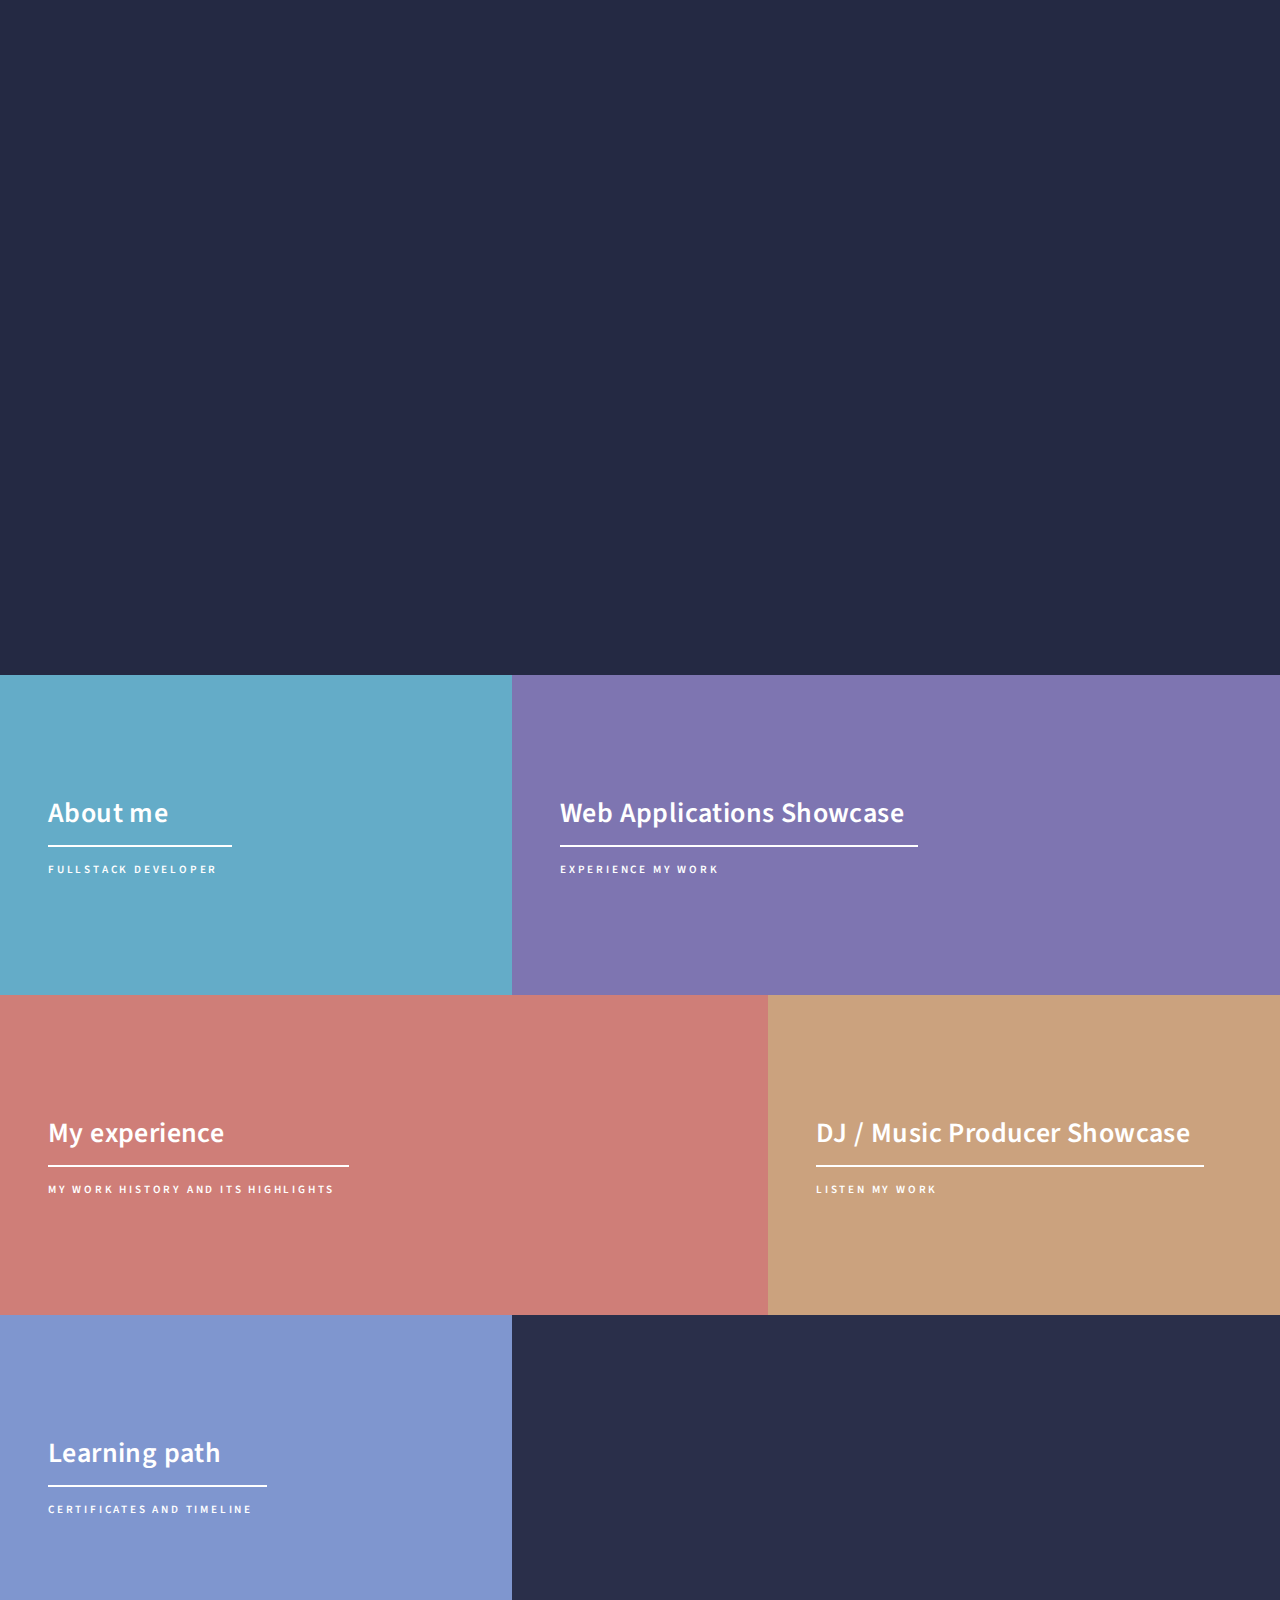
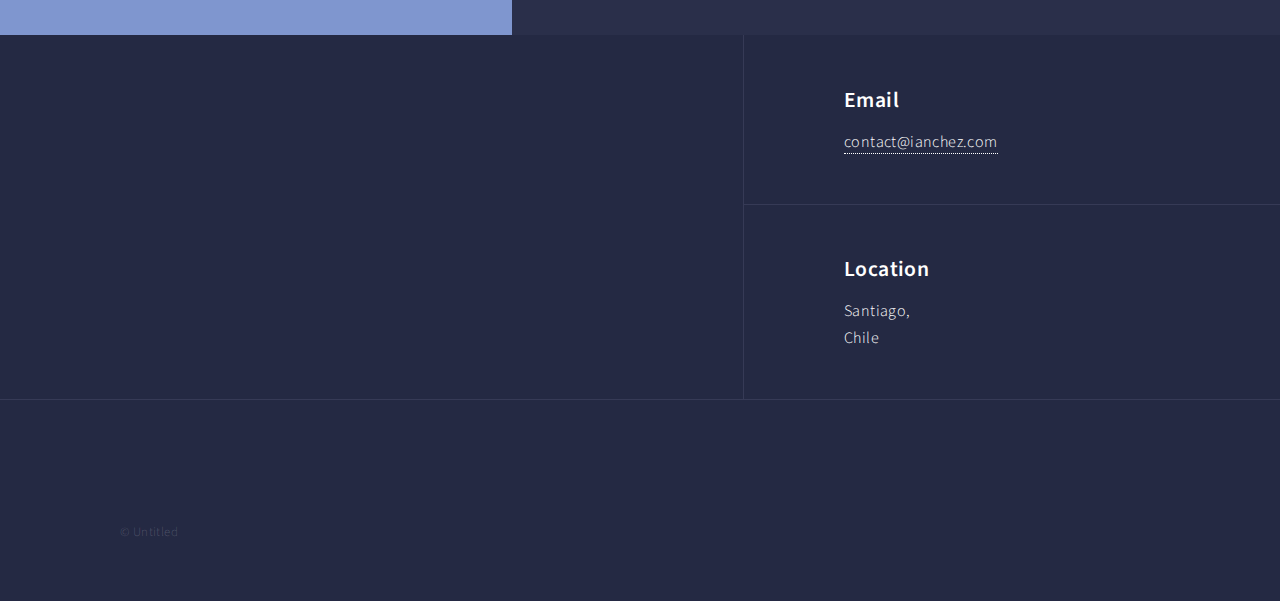
==== commit 83dcbae2: "chore: updated showcase as a music-showcase and created an app-showcase" ====
--- a/index.html
+++ b/index.html
@@ -30,11 +30,11 @@
 							<li><a href="index.html">Home</a></li>
 							<li><a href="about_me.html">About me</a></li>
 							<li><a href="showcase.html">Showcase</a></li>
-							<li><a href="elements.html">Learning path</a></li>
+							<li><a href="learning_path.html">Learning path</a></li>
 						</ul>
 						<ul class="actions stacked">
 							<li><a href="#" class="button primary fit">Get Started</a></li>
-							<!-- <li><a href="#" class="button fit">Log In</a></li> -->
+							<!-- <li><a href="#" class="button fit">Contact me</a></li> -->
 						</ul>
 					</nav>
 
@@ -77,7 +77,7 @@
 										<img src="images/pic02.jpg" alt="" />
 									</span>
 									<header class="major">
-										<h3><a href="about_me.html" class="link">Showcase</a></h3>
+										<h3><a href="app-showcase.html" class="link">Web Applications Showcase</a></h3>
 										<p>Experience my work</p>
 									</header>
 								</article>
@@ -95,19 +95,19 @@
 										<img src="images/pic04.jpg" alt="" />
 									</span>
 									<header class="major">
-										<h3><a href="about_me.html" class="link">Learning path</a></h3>
+										<h3><a href="music-showcase.html" class="link">DJ / Music Producer Showcase</a></h3>
+										<p>Listen my work</p>
+									</header>
+								</article>
+								<article>
+									<span class="image">
+										<img src="images/pic05.jpg" alt="" />
+									</span>
+									<header class="major">
+										<h3><a href="learning_path.html" class="link">Learning path</a></h3>
 										<p>Certificates and timeline</p>
 									</header>
 								</article>
-								<!-- <article>
-									<span class="image">
-										<img src="images/pic05.jpg" alt="" />
-									</span>
-									<header class="major">
-										<h3><a href="about_me.html" class="link">Consequat</a></h3>
-										<p>Ipsum dolor sit amet</p>
-									</header>
-								</article> -->
 								<!-- <article>
 									<span class="image">
 										<img src="images/pic06.jpg" alt="" />
@@ -193,7 +193,7 @@
 								<li><a href="https://soundcloud.com/ianchez" class="icon brands alt fa-soundcloud"><span class="label">Soundcloud</span></a></li>
 							</ul>
 							<ul class="copyright">
-								<li>&copy; Untitled</li><li>Design: <a href="https://html5up.net">HTML5 UP</a></li>
+								<li>&copy; Untitled</li>
 							</ul>
 						</div>
 					</footer>
--- a/assets/css/main.css
+++ b/assets/css/main.css
@@ -1,11 +1,5 @@
 @import url(fontawesome-all.min.css);
 @import url("https://fonts.googleapis.com/css?family=Source+Sans+Pro:300,300italic,600,600italic");
-
-/*
-	Forty by HTML5 UP
-	html5up.net | @ajlkn
-	Free for personal and commercial use under the CCA 3.0 license (html5up.net/license)
-*/
 
 html, body, div, span, applet, object,
 iframe, h1, h2, h3, h4, h5, h6, p, blockquote,
@@ -3962,4 +3956,23 @@
 			transform: none;
 			opacity: 1;
 			visibility: visible;
-		}+		}
+
+.work-experiece-img {
+	max-height: 800px;
+	max-width: 650px;
+}
+
+.location-span {
+	float: right;
+	padding-right: 12vw;
+}
+
+.repo-link {
+	float: right;
+	font-size: 16px;
+}
+
+.repo-link a {
+	color:#37a6cb;
+}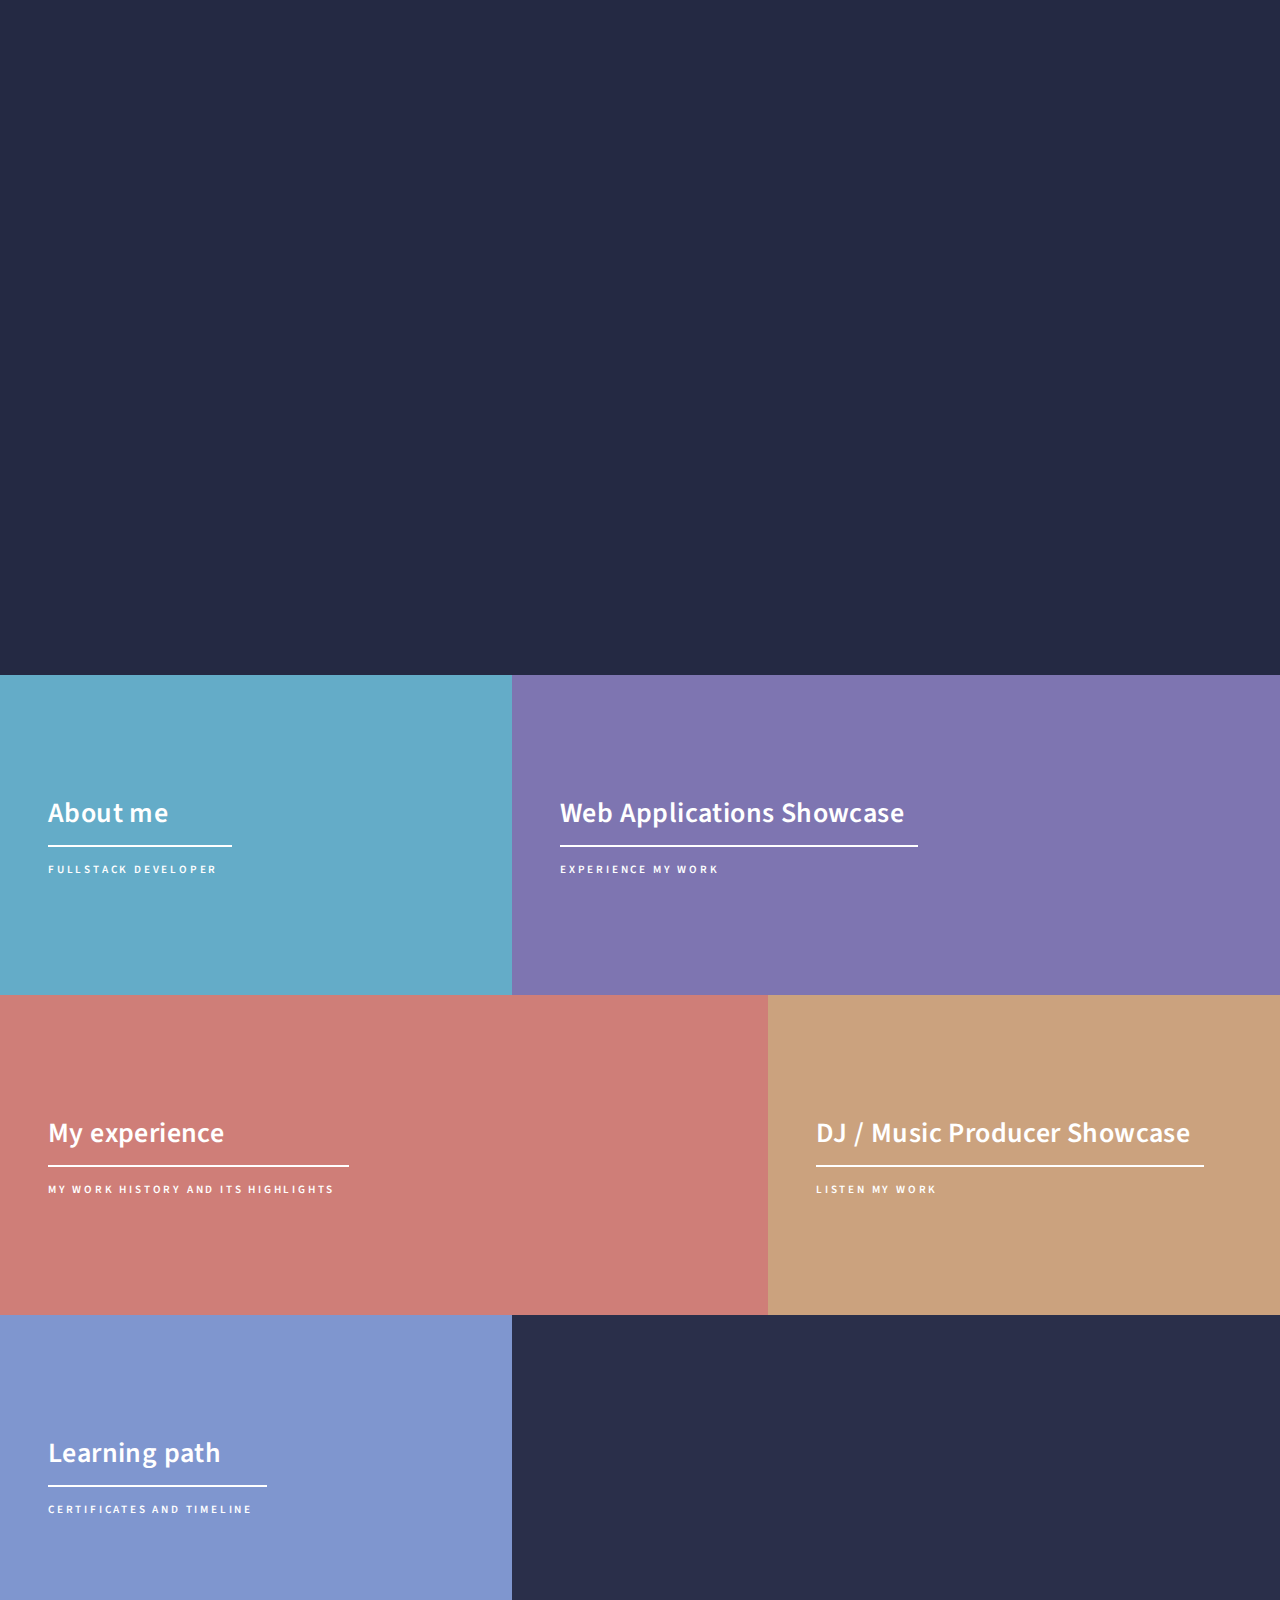
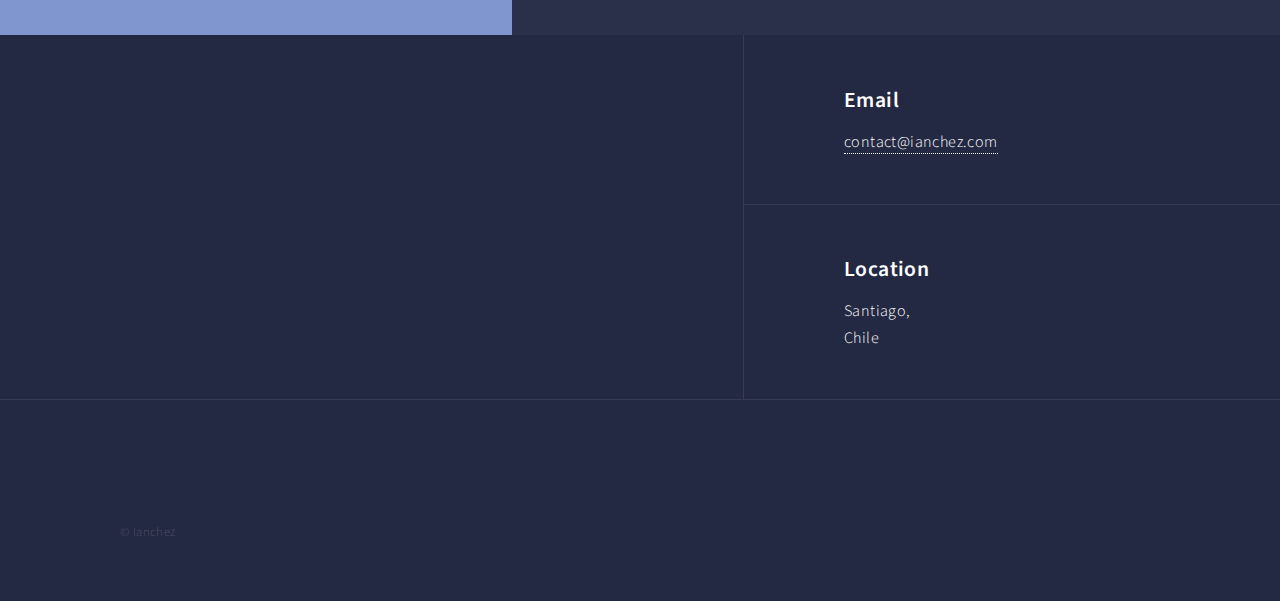
==== commit 6997870d: "refactor: dry / created footer component" ====
--- a/index.html
+++ b/index.html
@@ -104,7 +104,7 @@
 										<img src="images/pic05.jpg" alt="" />
 									</span>
 									<header class="major">
-										<h3><a href="learning_path.html" class="link">Learning path</a></h3>
+										<h3><a href="about_me.html" class="link">Learning path</a></h3>
 										<p>Certificates and timeline</p>
 									</header>
 								</article>
@@ -182,21 +182,7 @@
 					</section>
 
 				<!-- Footer -->
-					<footer id="footer">
-						<div class="inner">
-							<ul class="icons">
-								<!-- <li><a href="#" class="icon brands alt fa-twitter"><span class="label">Twitter</span></a></li> -->
-								<!-- <li><a href="#" class="icon brands alt fa-facebook-f"><span class="label">Facebook</span></a></li> -->
-								<!-- <li><a href="#" class="icon brands alt fa-instagram"><span class="label">Instagram</span></a></li> -->
-								<li><a href="https://github.com/ianchez" class="icon brands alt fa-github"><span class="label">GitHub</span></a></li>
-								<li><a href="https://www.linkedin.com/in/sebastian-sanchez-ianchez/?locale=en_US" class="icon brands alt fa-linkedin-in"><span class="label">LinkedIn</span></a></li>
-								<li><a href="https://soundcloud.com/ianchez" class="icon brands alt fa-soundcloud"><span class="label">Soundcloud</span></a></li>
-							</ul>
-							<ul class="copyright">
-								<li>&copy; Untitled</li>
-							</ul>
-						</div>
-					</footer>
+				<script src="./components/footer.js"></script>
 
 			</div>
 
--- a/assets/css/main.css
+++ b/assets/css/main.css
@@ -3975,4 +3975,98 @@
 
 .repo-link a {
 	color:#37a6cb;
+}
+
+/* Slideshow container */
+.slideshow-container {
+  max-width: 100%;
+  position: relative;
+  margin: auto;
+}
+
+/* Hide the images by default */
+.mySlides {
+  display: none;
+	max-width: 80%;
+	margin-left: 6em;
+}
+
+/* Next & previous buttons */
+.prev, .next {
+  cursor: pointer;
+  position: absolute;
+  top: 50%;
+  width: auto;
+  margin-top: -22px;
+  padding: 16px;
+  color: white;
+  font-weight: bold;
+  font-size: 18px;
+  transition: 0.6s ease;
+  border-radius: 0 3px 3px 0;
+  user-select: none;
+  background-color: rgba(0,0,0,0.3);
+}
+
+/* Position the "next button" to the right */
+.next {
+  right: 0;
+  border-radius: 3px 0 0 3px;
+}
+
+/* On hover, add a black background color with a little bit see-through */
+.prev:hover, .next:hover {
+  background-color: rgba(0,0,0,0.8);
+}
+
+/* Caption text */
+.text {
+  color: #f2f2f2;
+  font-size: 15px;
+  padding: 8px 12px;
+  position: absolute;
+  bottom: 8px;
+  width: 100%;
+  text-align: center;
+}
+
+/* Number text (1/3 etc) */
+.numbertext {
+  color: #f2f2f2;
+  font-size: 12px;
+  padding: 8px 12px;
+  position: absolute;
+  top: 0;
+}
+
+/* The dots/bullets/indicators */
+.dot {
+  cursor: pointer;
+  height: 15px;
+  width: 15px;
+  margin: 0 2px;
+  background-color: #bbb;
+  border-radius: 50%;
+  display: inline-block;
+  transition: background-color 0.6s ease;
+}
+
+.active, .dot:hover {
+  background-color: #37a6cb;
+}
+
+/* Fading animation */
+.fade {
+  animation-name: fade;
+  animation-duration: 1.5s;
+}
+
+@keyframes fade {
+  from {opacity: .4}
+  to {opacity: 1}
+}
+
+.iframe-loader {
+  background: url(../../images/loader2.gif) center center no-repeat;
+	max-height: 600px;
 }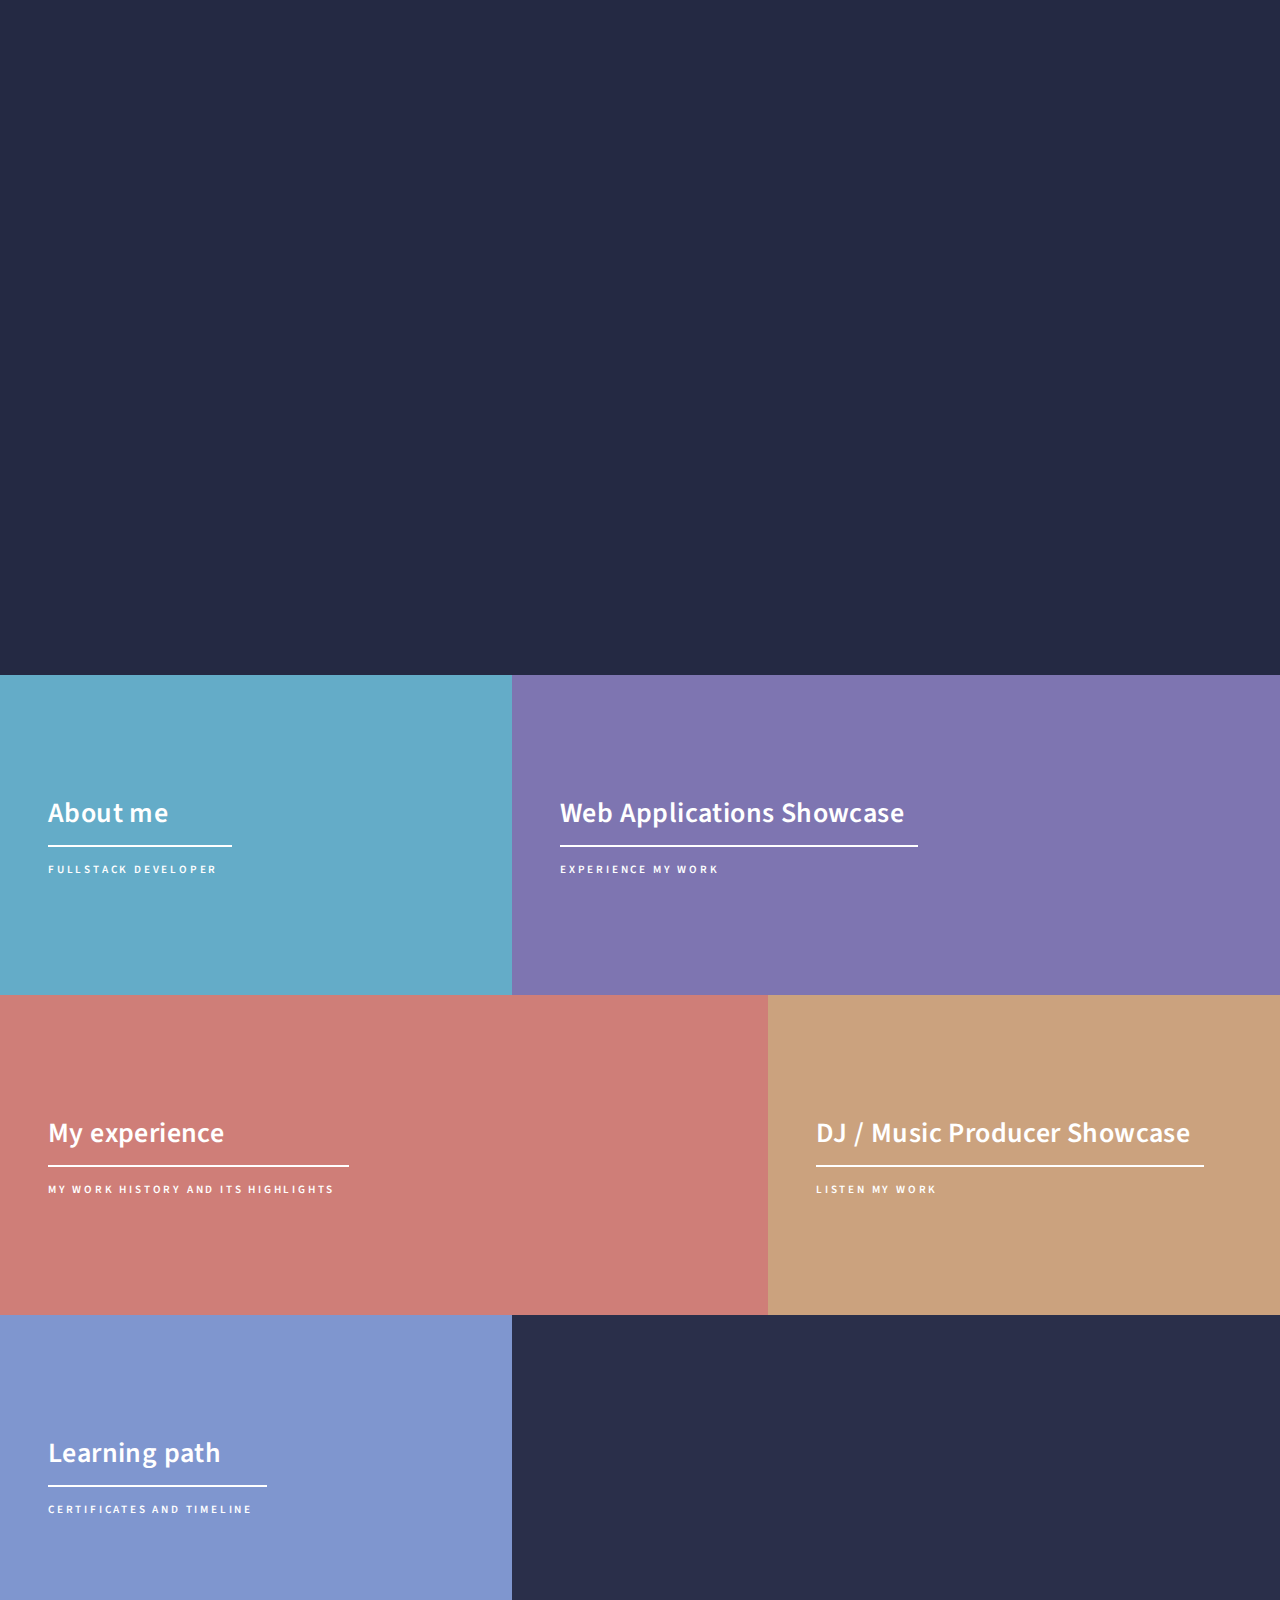
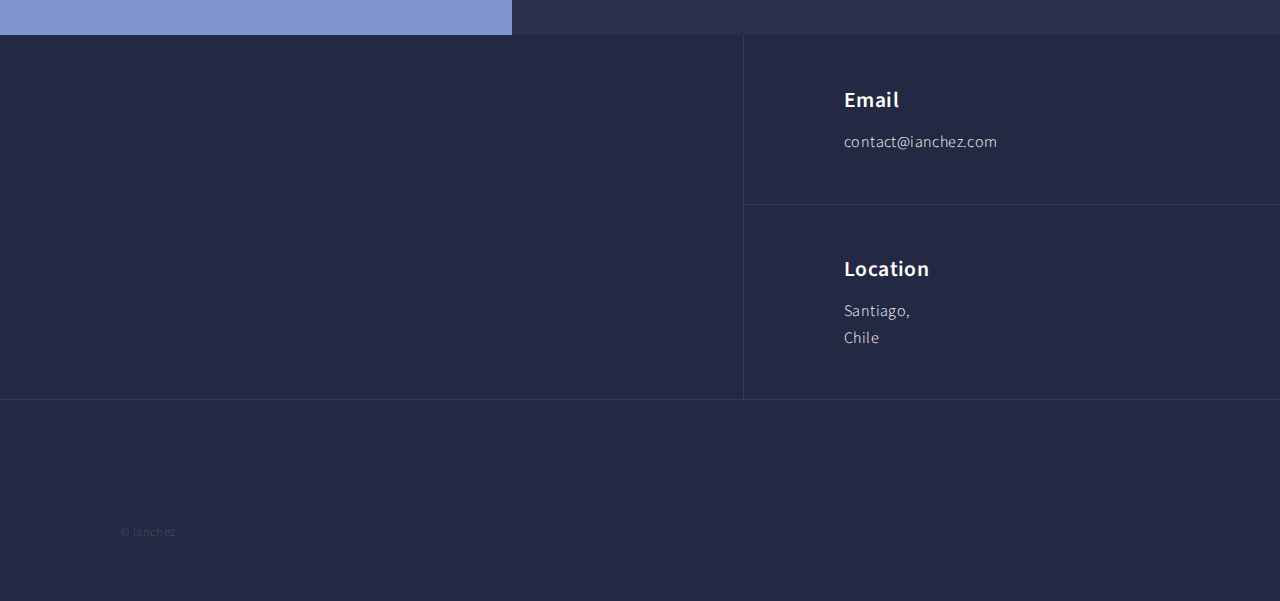
==== commit 5d6ddde1: "Updated info" ====
--- a/index.html
+++ b/index.html
@@ -13,16 +13,7 @@
 			<div id="wrapper">
 
 				<!-- Header -->
-					<header id="header" class="alt">
-						<a href="index.html" class="logo"><strong>IANCHEZ</strong> <span>Portfolio</span></a>
-						<a href="https://github.com/ianchez" class="icon brands fa-github"><span class="label">Github</span></a>
-						<a href="https://www.linkedin.com/in/sebastian-sanchez-ianchez/?locale=en_US" class="icon brands fa-linkedin"><span class="label">LinkedIn</span></a>
-						<a href="https://soundcloud.com/ianchez" class="icon brands fa-soundcloud"><span class="label">Soundcloud</span></a>
-						<a href="https://ianchez.notion.site/Sebastian-Sanchez-Pe-a-beffebdcf4414be28128e2dfdd5cb7c4" class="icon cv"><i class="fas fa-user-tie"></i><span>cv</span></a>
-						<nav>
-							<a href="#menu">Menu</a>
-						</nav>
-					</header>
+				<script src="./components/header.js"></script>
 
 				<!-- Menu -->
 					<nav id="menu">
@@ -30,7 +21,7 @@
 							<li><a href="index.html">Home</a></li>
 							<li><a href="about_me.html">About me</a></li>
 							<li><a href="showcase.html">Showcase</a></li>
-							<li><a href="learning_path.html">Learning path</a></li>
+							<li><a href="about_me.html#education-section">Learning path</a></li>
 						</ul>
 						<ul class="actions stacked">
 							<li><a href="#" class="button primary fit">Get Started</a></li>
@@ -86,7 +77,7 @@
 										<img src="images/pic03.jpg" alt="" />
 									</span>
 									<header class="major">
-										<h3><a href="about_me.html" class="link">My experience</a></h3>
+										<h3><a href="https://ianchez.notion.site/Sebasti-n-S-nchez-Pe-a-beffebdcf4414be28128e2dfdd5cb7c4" class="link">My experience</a></h3>
 										<p>My work history and its highlights</p>
 									</header>
 								</article>
@@ -104,7 +95,7 @@
 										<img src="images/pic05.jpg" alt="" />
 									</span>
 									<header class="major">
-										<h3><a href="about_me.html" class="link">Learning path</a></h3>
+										<h3><a href="about_me.html#education-section" class="link">Learning path</a></h3>
 										<p>Certificates and timeline</p>
 									</header>
 								</article>
@@ -135,51 +126,7 @@
 					</div>
 
 				<!-- Contact -->
-					<section id="contact">
-						<div class="inner">
-							<section>
-								<!--  <form method="post" action="#">
-									<div class="fields">
-										<div class="field half">
-											<label for="name">Name</label>
-											<input type="text" name="name" id="name" />
-										</div>
-										<div class="field half">
-											<label for="email">Email</label>
-											<input type="text" name="email" id="email" />
-										</div>
-										<div class="field">
-											<label for="message">Message</label>
-											<textarea name="message" id="message" rows="6"></textarea>
-										</div>
-									</div>
-									<ul class="actions">
-										<li><input type="submit" value="Send Message" class="primary" /></li>
-										<li><input type="reset" value="Clear" /></li>
-									</ul>
-								</form> -->
-							</section>
-							<section class="split">
-								<section>
-									<div class="contact-method">
-										<span class="icon solid alt fa-envelope"></span>
-										<h3>Email</h3>
-										<a href="#">contact@ianchez.com</a>
-									</div>
-								</section>
-								<section>
-									<div class="contact-method">
-										<span class="icon solid alt fa-home"></span>
-										<h3>Location</h3>
-										<span>
-											Santiago,<br />
-											Chile<br />
-										</span>
-									</div>
-								</section>
-							</section>
-						</div>
-					</section>
+				<script src="./components/contactCards.js"></script>
 
 				<!-- Footer -->
 				<script src="./components/footer.js"></script>
--- a/assets/css/main.css
+++ b/assets/css/main.css
@@ -148,7 +148,6 @@
 		-webkit-transition: color 0.2s ease-in-out, border-bottom-color 0.2s ease-in-out;
 		-ms-transition: color 0.2s ease-in-out, border-bottom-color 0.2s ease-in-out;
 		transition: color 0.2s ease-in-out, border-bottom-color 0.2s ease-in-out;
-		border-bottom: dotted 1px;
 		color: inherit;
 		text-decoration: none;
 	}
@@ -3992,7 +3991,7 @@
 }
 
 /* Next & previous buttons */
-.prev, .next {
+.prev-button, .next-button {
   cursor: pointer;
   position: absolute;
   top: 50%;
@@ -4009,7 +4008,7 @@
 }
 
 /* Position the "next button" to the right */
-.next {
+.next-button {
   right: 0;
   border-radius: 3px 0 0 3px;
 }
